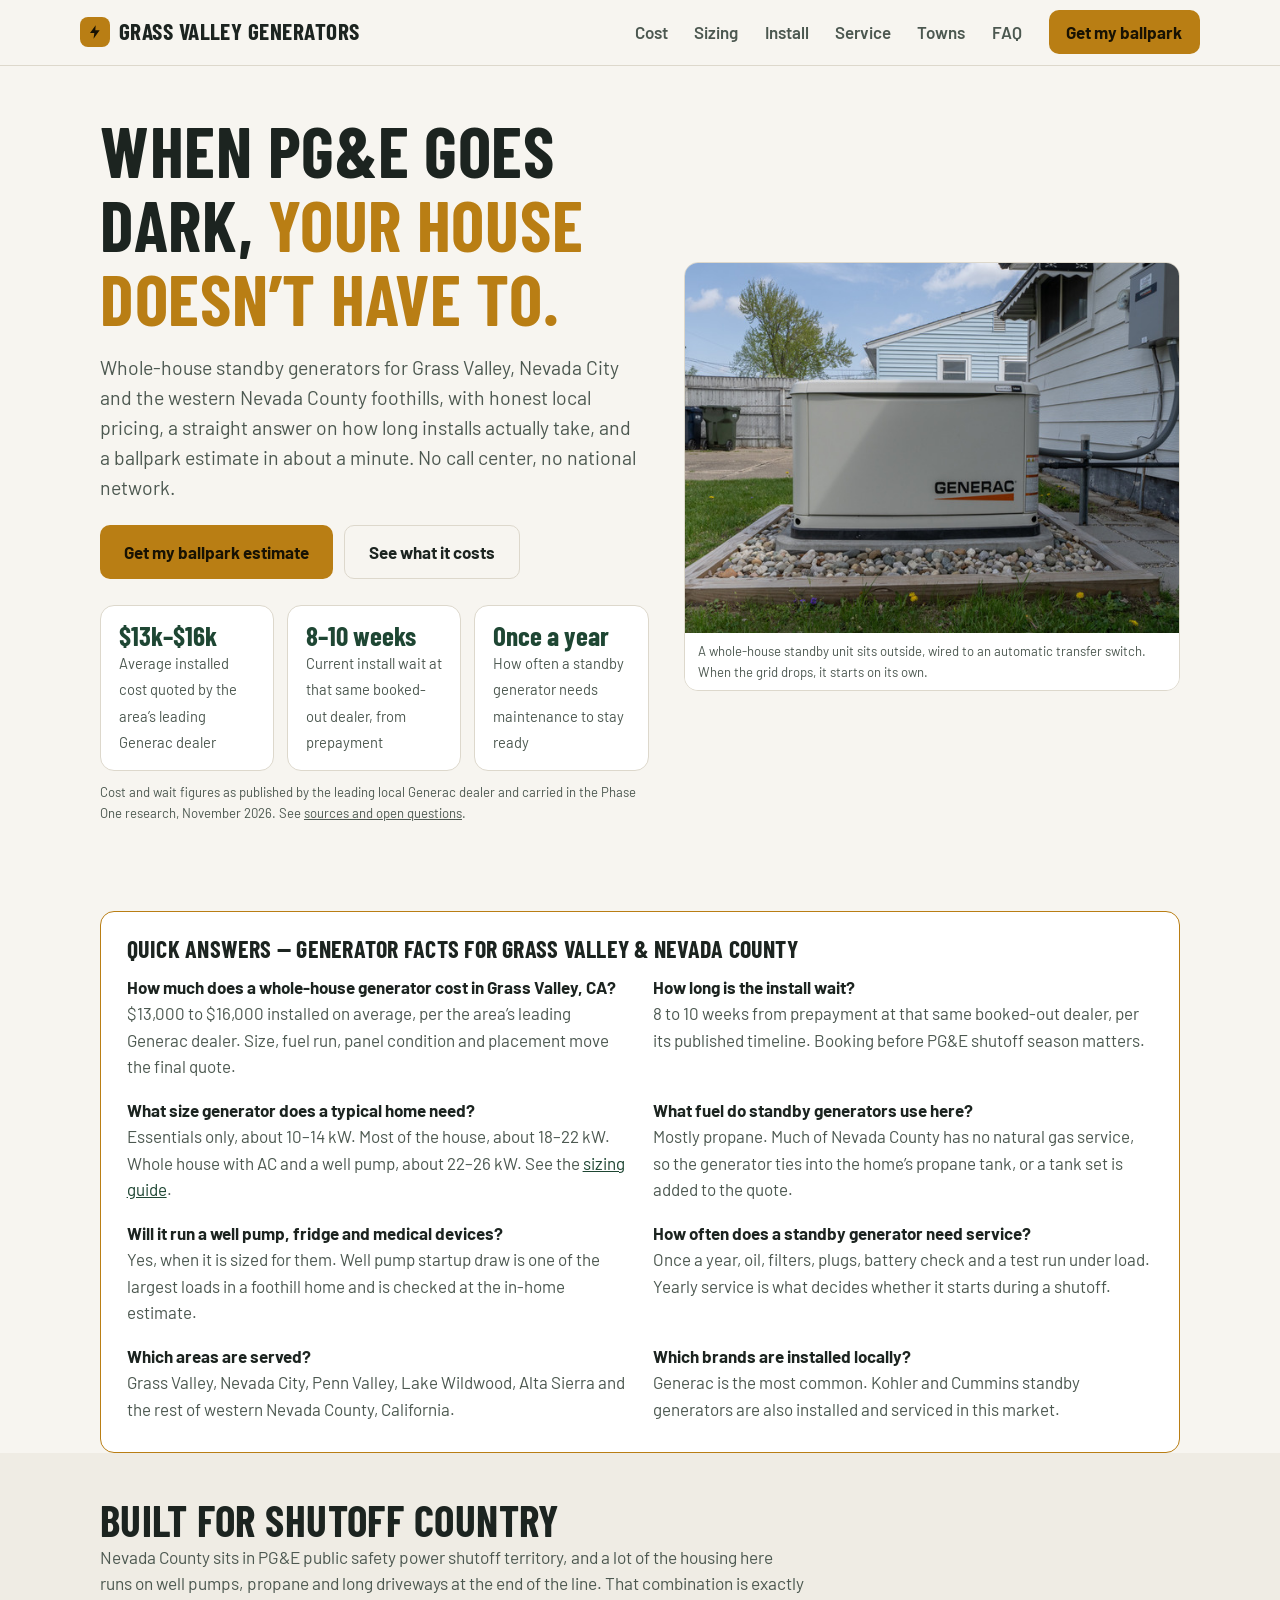
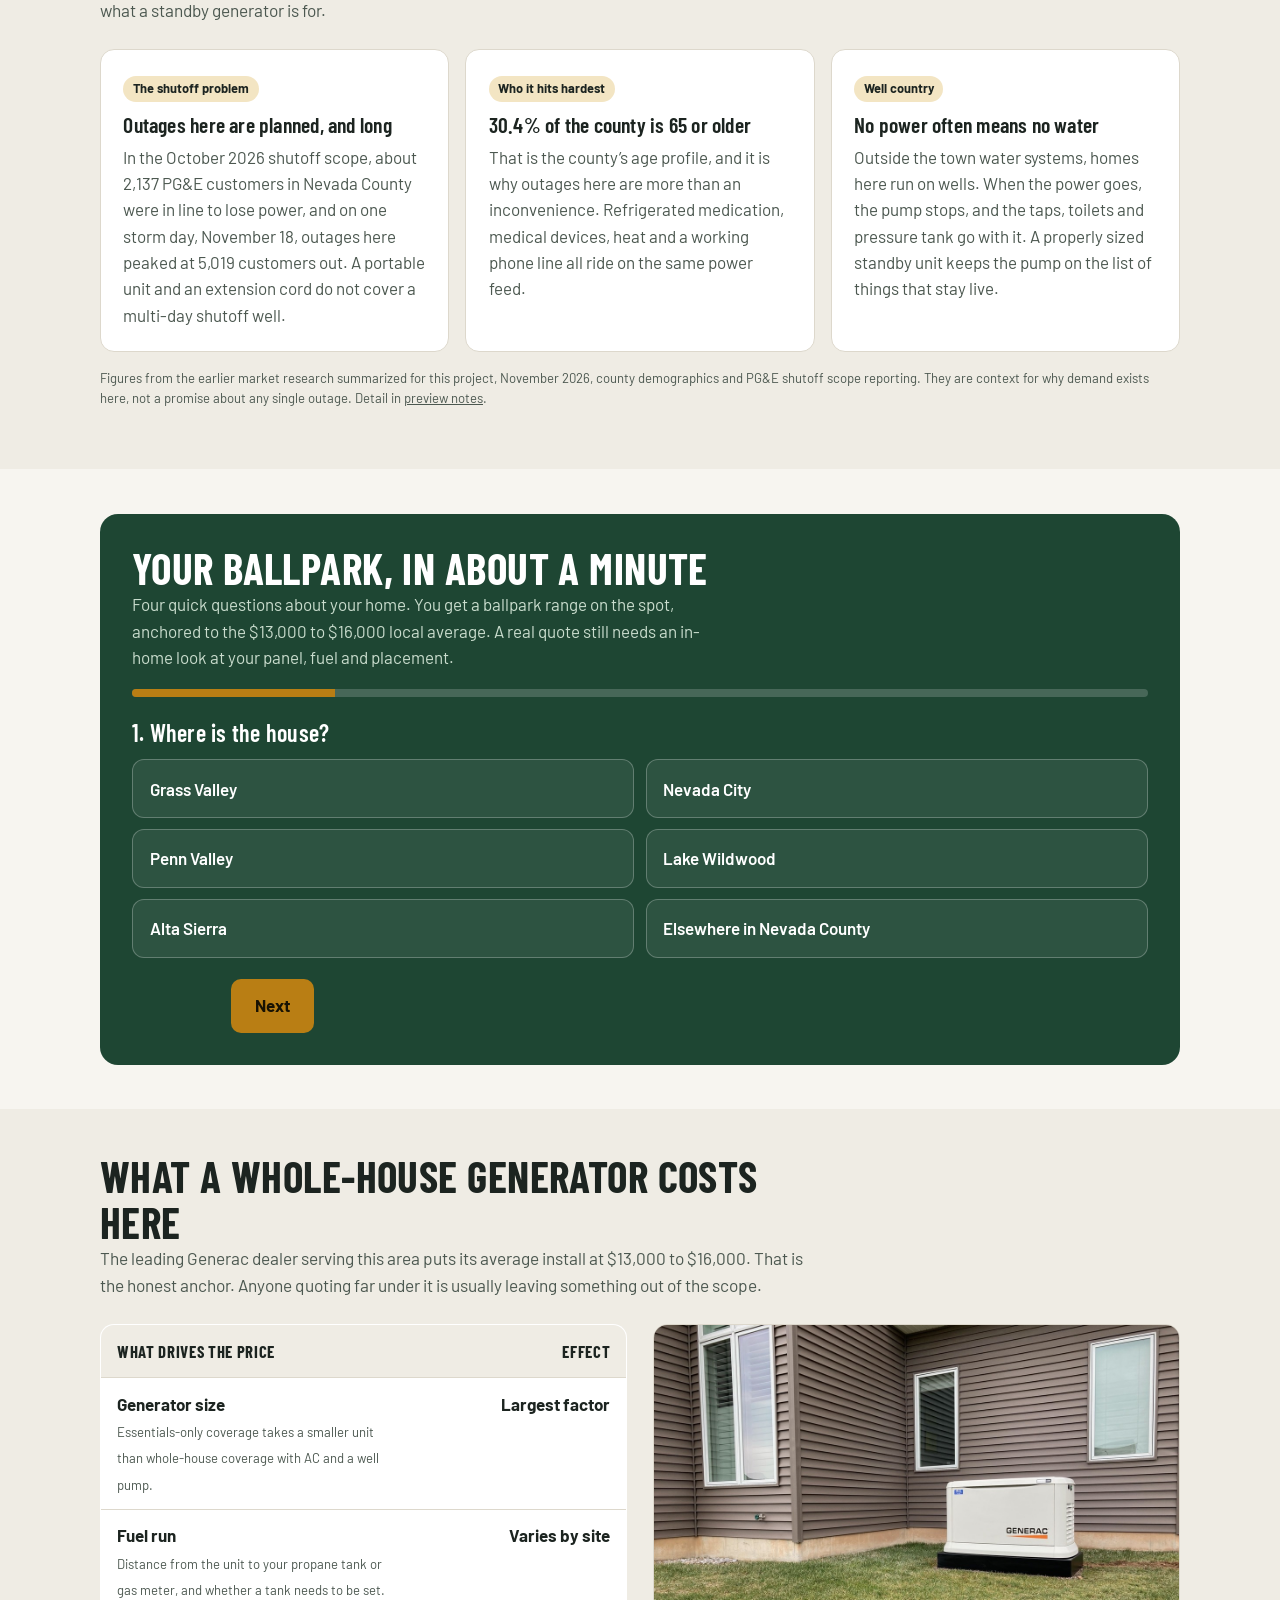
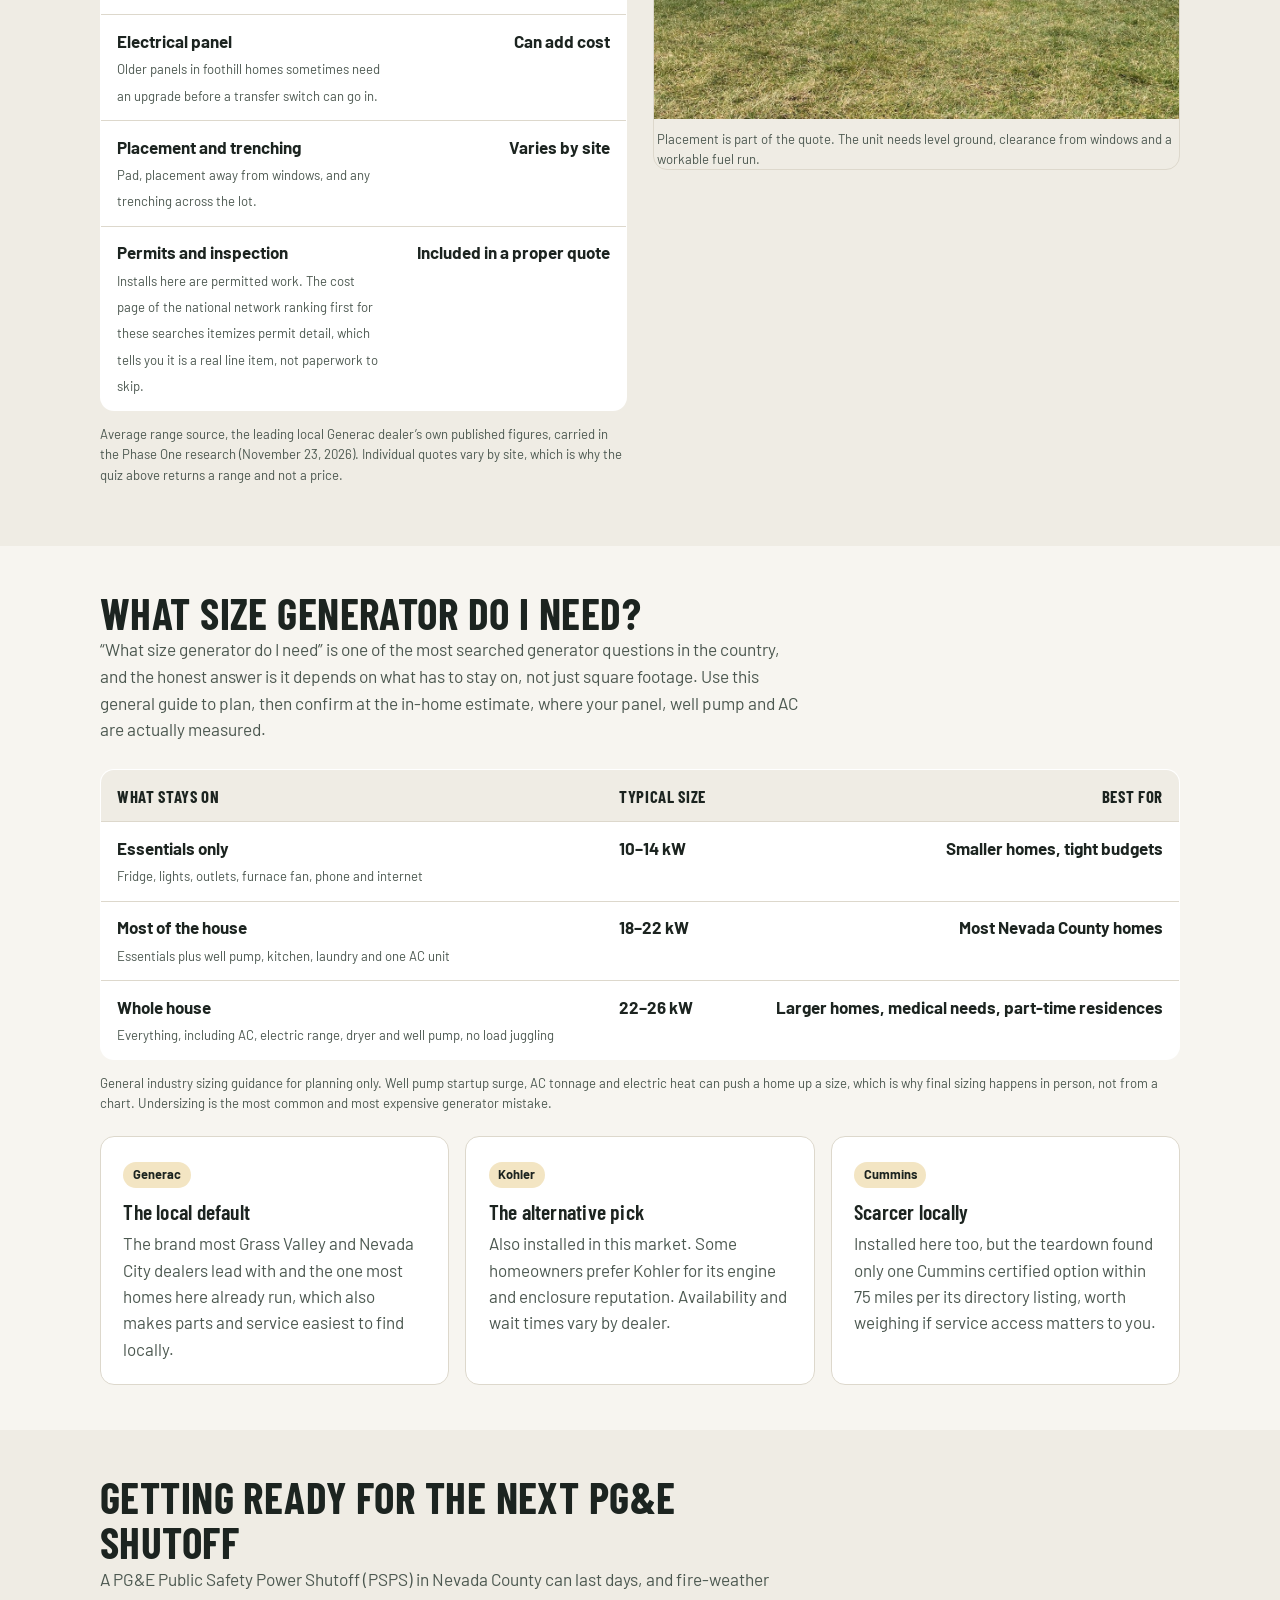
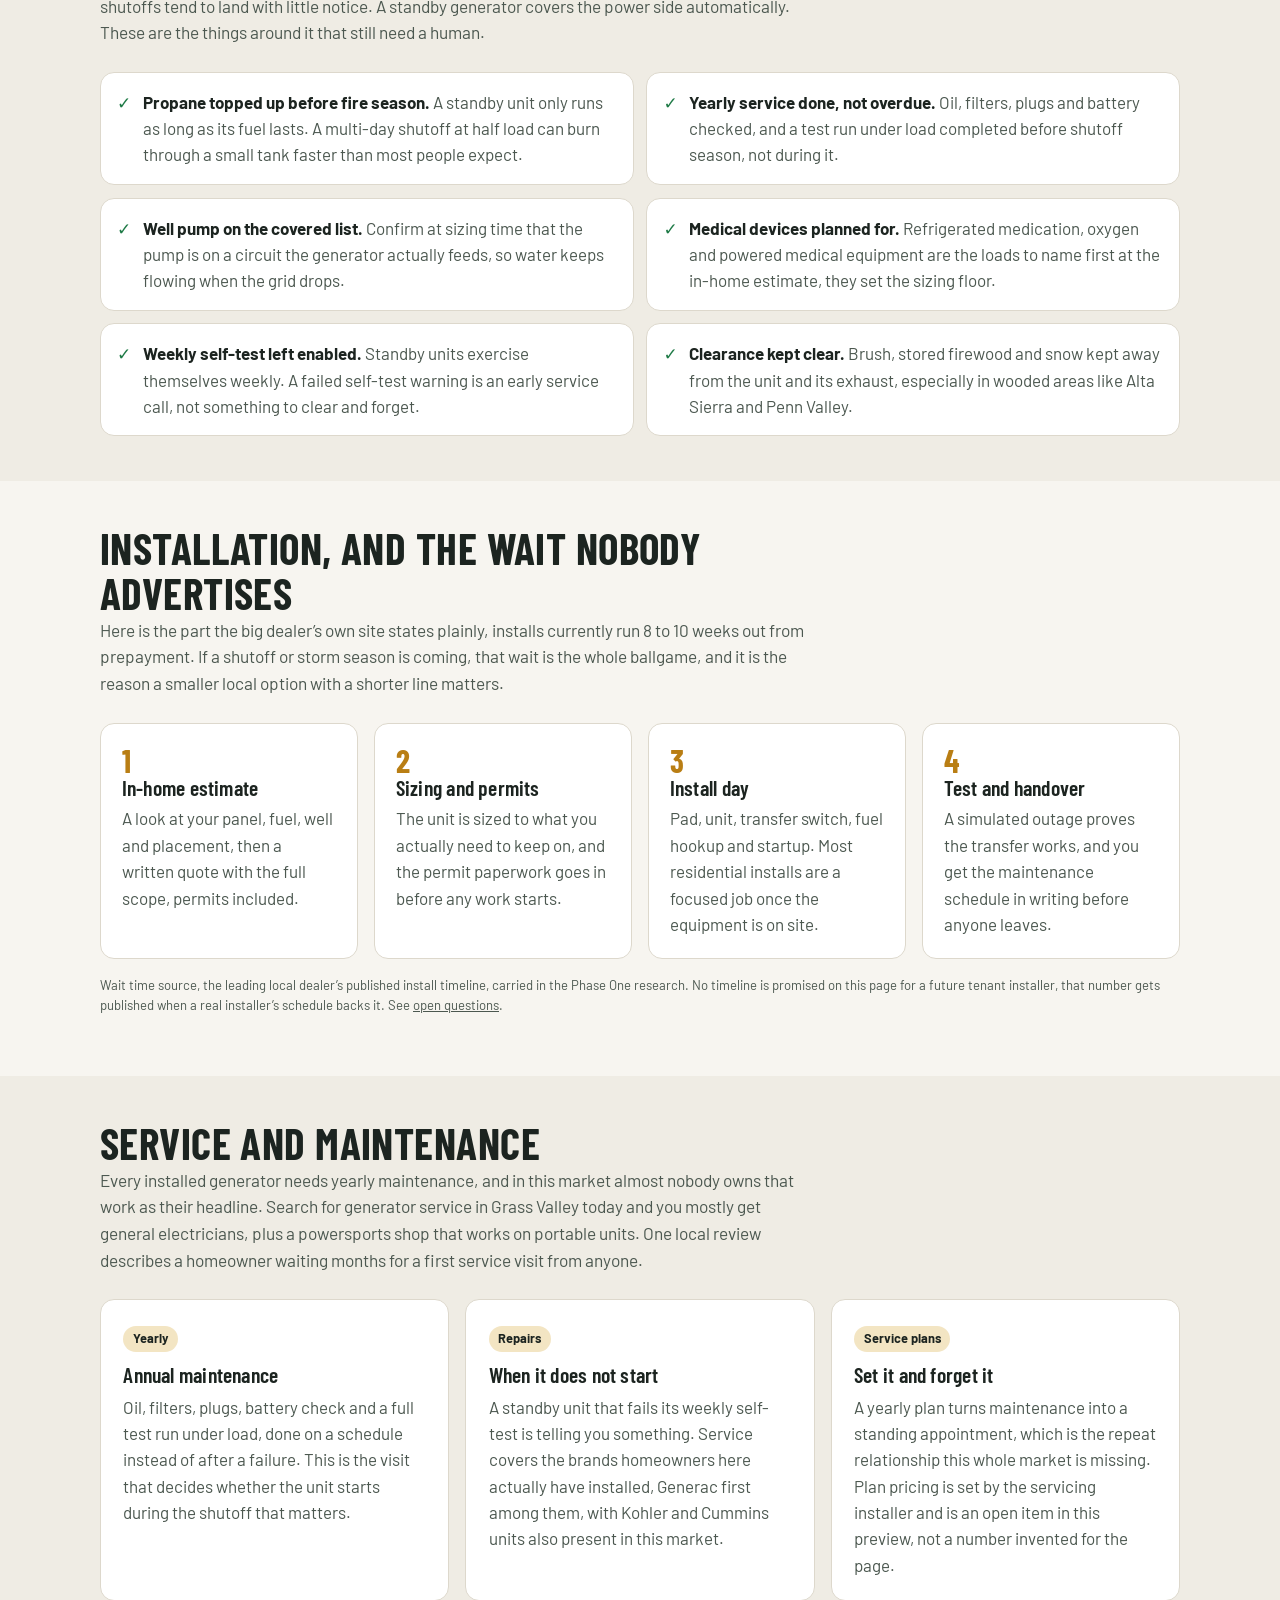
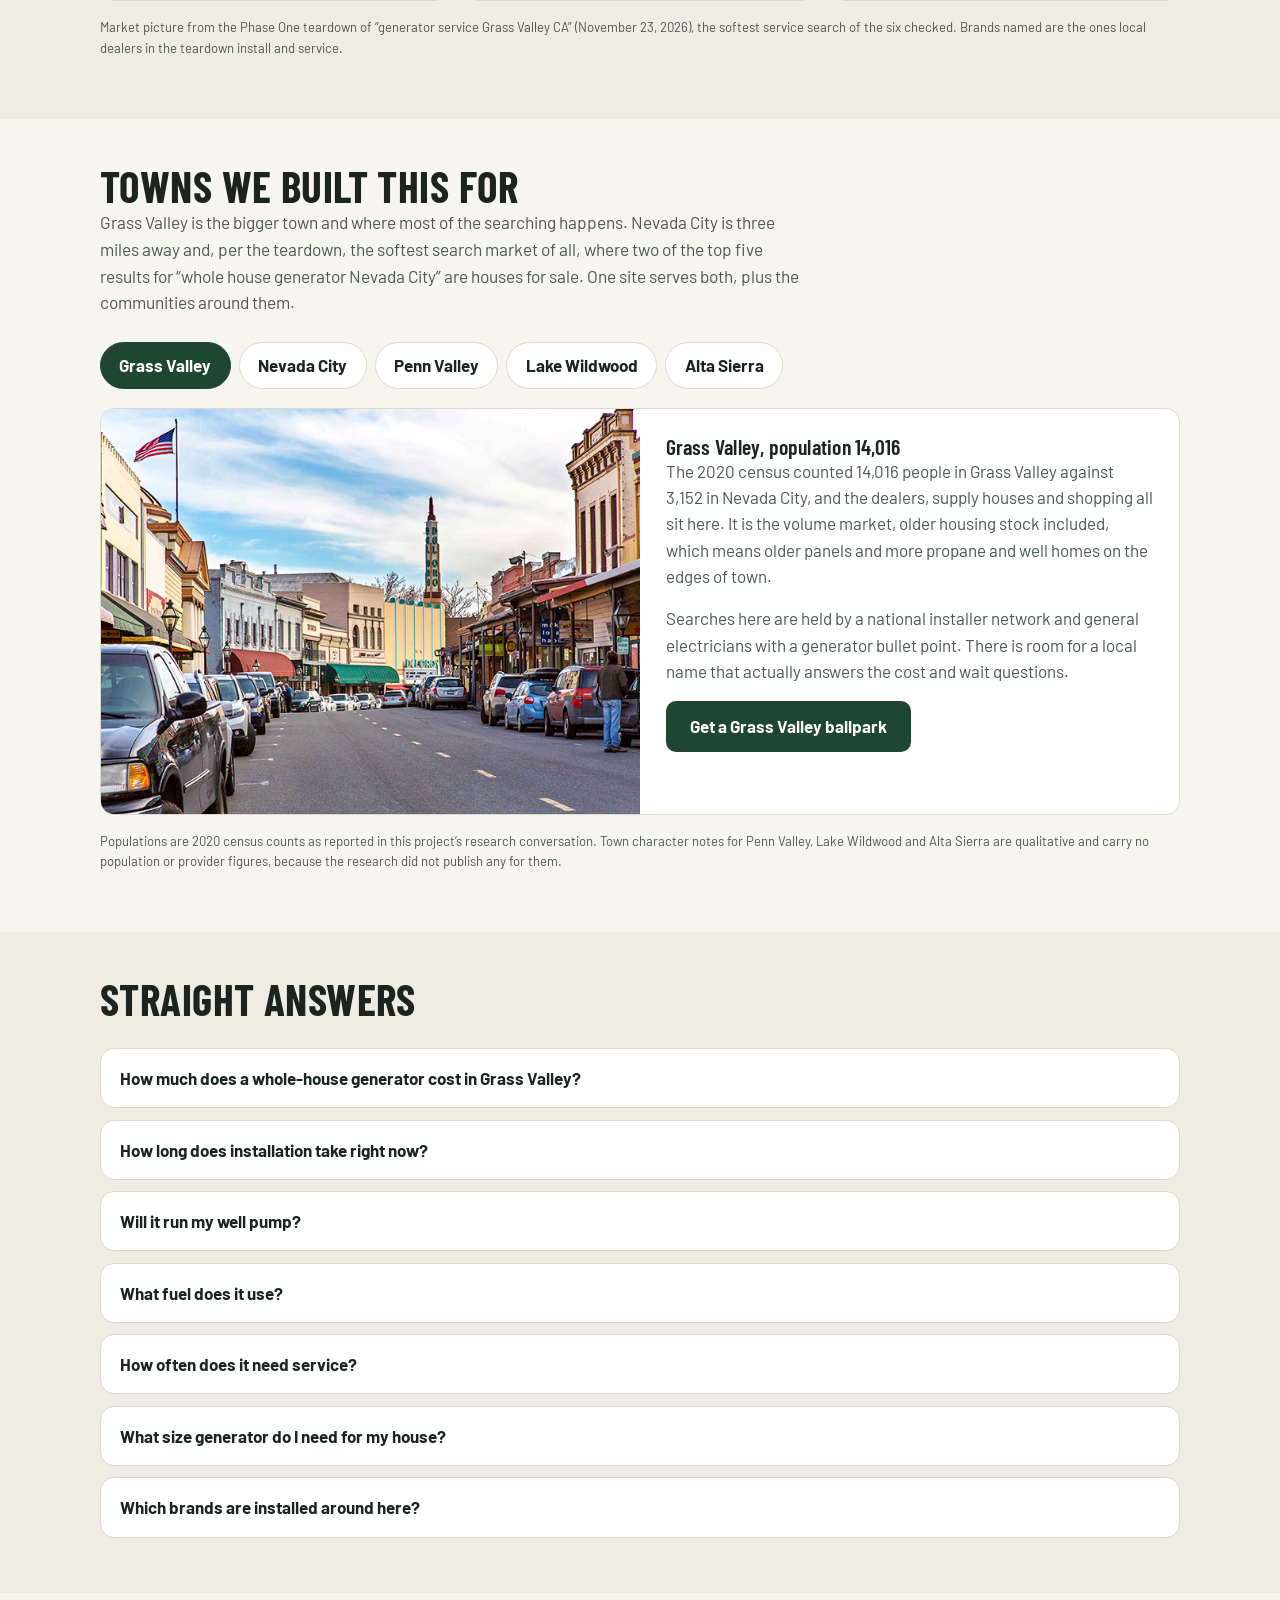
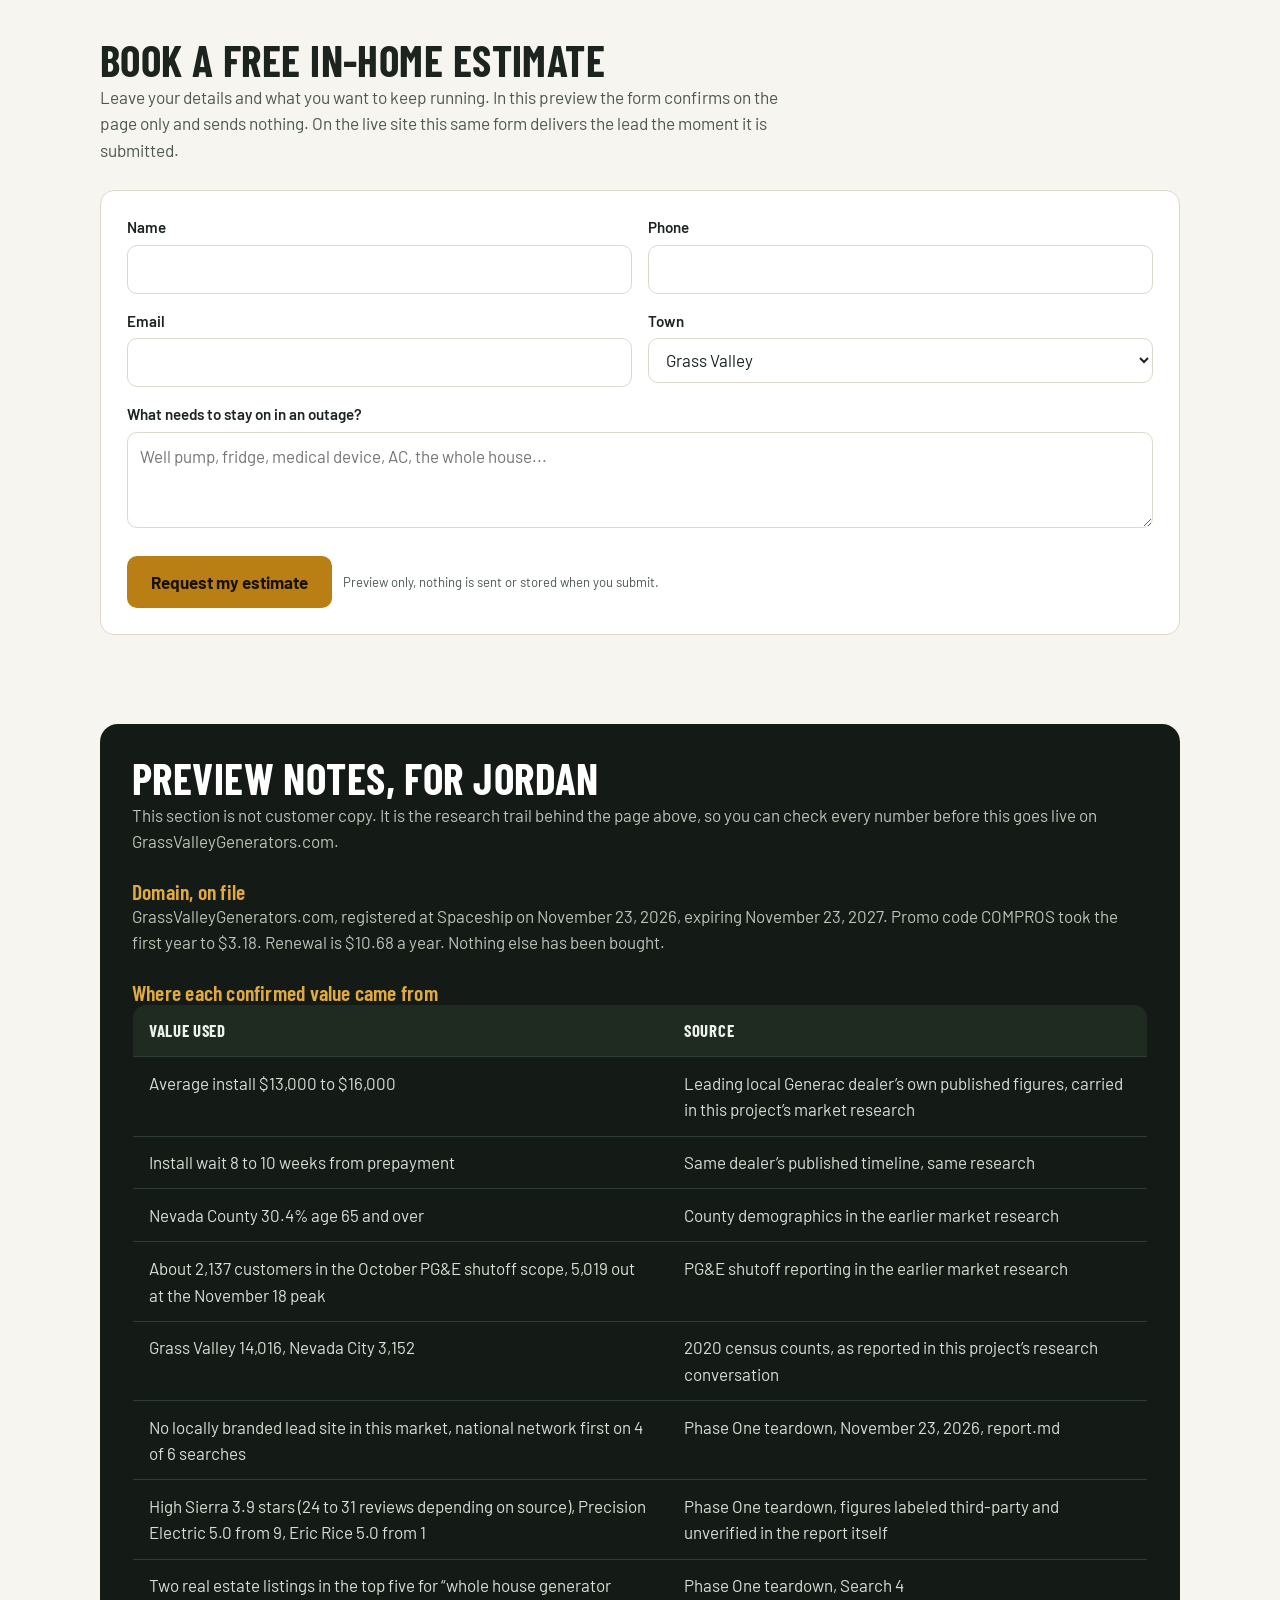
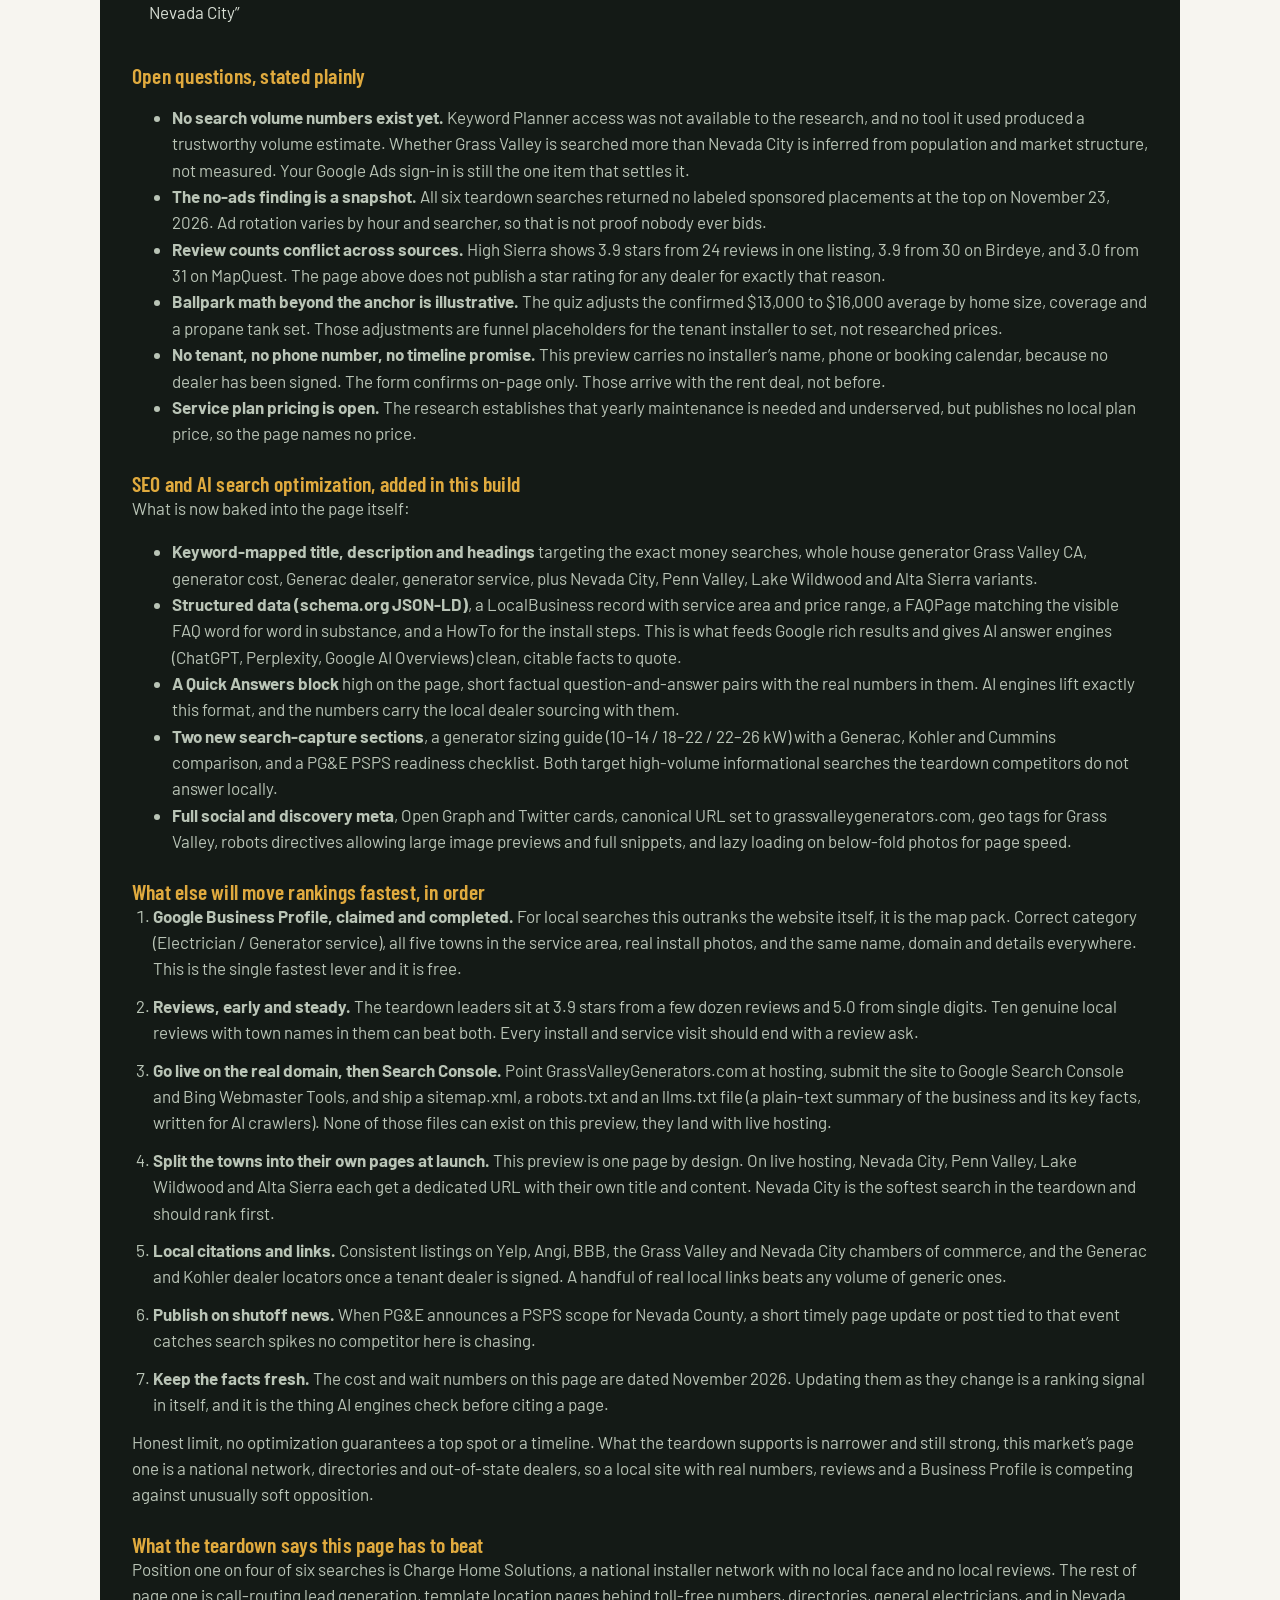
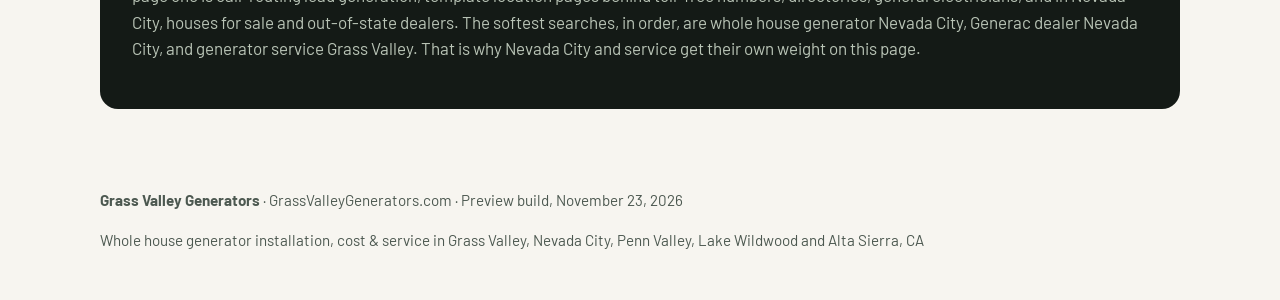
==== index.html @ 7c615845 "Add files via upload" ====
<!doctype html>
<html lang="en">
<head>
<meta charset="utf-8" />
<meta name="viewport" content="width=device-width, initial-scale=1, viewport-fit=cover" />
<meta name="color-scheme" content="light dark" />
<meta name="description" content="Whole house generator installation, cost and service in Grass Valley CA, Nevada City, Penn Valley, Lake Wildwood & Alta Sierra. Average installed cost $13,000–$16,000, Generac dealer alternatives, PSPS backup power, and a free ballpark estimate in about a minute." />
<meta name="keywords" content="whole house generator Grass Valley CA, standby generator installation Grass Valley, Generac dealer Grass Valley CA, generator cost California, whole house generator Nevada City, generator service Grass Valley, Generac installation Nevada County, PG&E shutoff generator, PSPS backup power, home generator Penn Valley, standby generator Lake Wildwood, generator installation Alta Sierra" />
<meta name="robots" content="index, follow, max-image-preview:large, max-snippet:-1" />
<meta name="author" content="Grass Valley Generators" />
<meta name="geo.region" content="US-CA" />
<meta name="geo.placename" content="Grass Valley, California" />
<meta name="geo.position" content="39.2191;-121.0611" />
<meta name="ICBM" content="39.2191, -121.0611" />
<meta name="theme-color" content="#1e4633" />
<link rel="canonical" href="https://grassvalleygenerators.com/" />
<!-- Open Graph -->
<meta property="og:type" content="website" />
<meta property="og:site_name" content="Grass Valley Generators" />
<meta property="og:title" content="Whole House Generators in Grass Valley, CA — Cost, Install & Service" />
<meta property="og:description" content="Standby generator installation for Grass Valley, Nevada City and western Nevada County. Local average $13k–$16k installed, yearly service plans, and a 1-minute ballpark estimate." />
<meta property="og:url" content="https://grassvalleygenerators.com/" />
<meta property="og:locale" content="en_US" />
<meta property="og:image" content="https://grassvalleygenerators.com/assets/hero-generator.jpg" />
<meta property="og:image:alt" content="Whole-house standby generator installed beside a home in Nevada County, California" />
<!-- Twitter -->
<meta name="twitter:card" content="summary_large_image" />
<meta name="twitter:title" content="Whole House Generators Grass Valley CA — Cost, Install & Service" />
<meta name="twitter:description" content="What a standby generator costs in Grass Valley ($13k–$16k avg), how long installs take, and how to stay powered through PG&E shutoffs." />
<meta name="twitter:image" content="https://grassvalleygenerators.com/assets/hero-generator.jpg" />
<link rel="icon" href="data:," />
<title>Whole House Generators Grass Valley CA | Cost, Installation & Service — Grass Valley Generators</title>
<!-- Structured data: LocalBusiness + Services + FAQ + HowTo (for Google rich results and AI answer engines) -->
<script type="application/ld+json">
{
  "@context": "https://schema.org",
  "@graph": [
    {
      "@type": "LocalBusiness",
      "@id": "https://grassvalleygenerators.com/#business",
      "name": "Grass Valley Generators",
      "url": "https://grassvalleygenerators.com/",
      "description": "Whole-house standby generator information, installation estimates and service for Grass Valley, Nevada City and western Nevada County, California. Local average installed cost $13,000 to $16,000.",
      "image": "https://grassvalleygenerators.com/assets/hero-generator.jpg",
      "priceRange": "$13,000 - $16,000 average installed",
      "address": { "@type": "PostalAddress", "addressLocality": "Grass Valley", "addressRegion": "CA", "addressCountry": "US" },
      "geo": { "@type": "GeoCoordinates", "latitude": 39.2191, "longitude": -121.0611 },
      "areaServed": [
        { "@type": "City", "name": "Grass Valley, CA" },
        { "@type": "City", "name": "Nevada City, CA" },
        { "@type": "Place", "name": "Penn Valley, CA" },
        { "@type": "Place", "name": "Lake Wildwood, CA" },
        { "@type": "Place", "name": "Alta Sierra, CA" },
        { "@type": "AdministrativeArea", "name": "Nevada County, CA" }
      ],
      "makesOffer": [
        { "@type": "Offer", "itemOffered": { "@type": "Service", "name": "Whole-house standby generator installation" } },
        { "@type": "Offer", "itemOffered": { "@type": "Service", "name": "Standby generator service and annual maintenance" } },
        { "@type": "Offer", "itemOffered": { "@type": "Service", "name": "Free in-home generator estimate" } }
      ],
      "knowsAbout": ["Generac standby generators", "Kohler generators", "Cummins generators", "Automatic transfer switches", "PG&E Public Safety Power Shutoffs (PSPS)", "Propane generator installation", "Well pump backup power"]
    },
    {
      "@type": "WebSite",
      "@id": "https://grassvalleygenerators.com/#website",
      "url": "https://grassvalleygenerators.com/",
      "name": "Grass Valley Generators",
      "publisher": { "@id": "https://grassvalleygenerators.com/#business" },
      "inLanguage": "en-US"
    },
    {
      "@type": "FAQPage",
      "@id": "https://grassvalleygenerators.com/#faq",
      "mainEntity": [
        { "@type": "Question", "name": "How much does a whole-house generator cost in Grass Valley?", "acceptedAnswer": { "@type": "Answer", "text": "The leading local Generac dealer puts its average install at $13,000 to $16,000. Generator size, fuel run, panel condition and placement move a real quote around that anchor." } },
        { "@type": "Question", "name": "How long does generator installation take in Grass Valley right now?", "acceptedAnswer": { "@type": "Answer", "text": "The booked-out leading dealer states 8 to 10 weeks from prepayment on its own site. That backlog is why booking ahead of shutoff and storm season matters." } },
        { "@type": "Question", "name": "Will a standby generator run my well pump?", "acceptedAnswer": { "@type": "Answer", "text": "Yes, if it is sized for it. Pump startup draw is one of the biggest loads in a foothill home, so the pump is checked before the unit is sized at the in-home estimate." } },
        { "@type": "Question", "name": "What fuel does a whole-house generator use in Nevada County?", "acceptedAnswer": { "@type": "Answer", "text": "Most installs run on propane, since much of Nevada County has no natural gas service. If the home already has a propane tank, the generator ties into it. If not, a tank set becomes part of the quote." } },
        { "@type": "Question", "name": "How often does a standby generator need service?", "acceptedAnswer": { "@type": "Answer", "text": "Yearly. Every installed standby generator needs annual maintenance — oil, filters, plugs, battery check and a test run under load — to stay ready for an outage." } },
        { "@type": "Question", "name": "What size generator do I need for my house?", "acceptedAnswer": { "@type": "Answer", "text": "Essentials-only coverage typically takes a 10–14 kW unit, most of a typical home takes 18–22 kW, and whole-house coverage with AC, electric range and a well pump typically takes 22–26 kW. Final sizing depends on your panel and loads and is confirmed at an in-home estimate." } },
        { "@type": "Question", "name": "Which generator brands are installed around Grass Valley and Nevada City?", "acceptedAnswer": { "@type": "Answer", "text": "Generac is the brand most local dealers lead with. Kohler and Cummins units are also installed in this market." } }
      ]
    },
    {
      "@type": "HowTo",
      "name": "How whole-house generator installation works in Nevada County",
      "description": "The four steps from estimate to a tested standby generator install in Grass Valley and Nevada City, California.",
      "step": [
        { "@type": "HowToStep", "position": 1, "name": "In-home estimate", "text": "A look at your panel, fuel, well and placement, then a written quote with the full scope, permits included." },
        { "@type": "HowToStep", "position": 2, "name": "Sizing and permits", "text": "The unit is sized to what you actually need to keep on, and permit paperwork goes in before work starts." },
        { "@type": "HowToStep", "position": 3, "name": "Install day", "text": "Pad, unit, transfer switch, fuel hookup and startup." },
        { "@type": "HowToStep", "position": 4, "name": "Test and handover", "text": "A simulated outage proves the transfer works, and you get the maintenance schedule in writing." }
      ]
    }
  ]
}
</script>
<link rel="preconnect" href="https://fonts.googleapis.com" />
<link rel="preconnect" href="https://fonts.gstatic.com" crossorigin />
<link href="https://fonts.googleapis.com/css2?family=Barlow+Condensed:wght@500;600;700&family=Barlow:wght@400;500;600;700&display=swap" rel="stylesheet" />
<style>
  :root{
    --bg:#f7f5f0; --surface:#ffffff; --surface2:#efece4; --ink:#1c2420; --ink2:#4c5850;
    --line:#ddd8cc; --pine:#1e4633; --pine2:#2a5c43; --gold:#b97e14; --gold-soft:#f3e5c3;
    --good:#1e7a46; --radius:14px; --header-bg:rgba(247,245,240,.92);
  }
  @media (prefers-color-scheme: dark){
    :root{
      --bg:#101613; --surface:#182019; --surface2:#1f2a21; --ink:#eef2ec; --ink2:#aebbb0;
      --line:#2e3d31; --pine:#7fc79c; --pine2:#9adbb4; --gold:#e0aa3e; --gold-soft:#3a2f14;
      --good:#7fc79c; --header-bg:rgba(16,22,19,.92);
    }
  }
  *{box-sizing:border-box}
  html{scroll-behavior:smooth}
  body{margin:0;background:var(--bg);color:var(--ink);font-family:"Barlow",system-ui,sans-serif;font-size:17px;line-height:1.55}
  h1,h2,h3{font-family:"Barlow Condensed","Barlow",sans-serif;line-height:1.05;margin:0;letter-spacing:.01em}
  h1{font-size:clamp(2.6rem,7vw,4.4rem);font-weight:700;text-transform:uppercase}
  h2{font-size:clamp(1.9rem,4.5vw,2.7rem);font-weight:700;text-transform:uppercase}
  h3{font-size:1.35rem;font-weight:600}
  p{margin:0 0 1rem}
  a{color:var(--pine)}
  img{max-width:100%;display:block}
  .wrap{max-width:1120px;margin:0 auto;padding:0 20px}
  button,[role="button"],select,summary,input:not([type="checkbox"],[type="radio"]),textarea{font:inherit}
  button,select,summary,input,textarea{min-height:44px}
  .btn{display:inline-flex;align-items:center;justify-content:center;gap:.5rem;background:var(--pine);color:#fff;border:0;border-radius:10px;padding:.8rem 1.5rem;font-weight:700;cursor:pointer;text-decoration:none;min-height:48px}
  @media (prefers-color-scheme: dark){.btn{background:#2a5c43}}
  .btn:hover{filter:brightness(1.1)}
  .btn.gold{background:var(--gold);color:#181203}
  .btn.ghost{background:transparent;color:var(--ink);border:1.5px solid var(--line)}
  .src{font-size:.82rem;color:var(--ink2)}
  .src a{color:var(--ink2)}

  header.site{position:sticky;top:0;z-index:50;background:var(--header-bg);backdrop-filter:blur(8px);border-bottom:1px solid var(--line)}
  .nav{display:flex;align-items:center;gap:1rem;padding:.65rem 0;flex-wrap:wrap}
  .brand{font-family:"Barlow Condensed",sans-serif;font-weight:700;font-size:1.45rem;text-transform:uppercase;letter-spacing:.02em;color:var(--ink);text-decoration:none;display:flex;align-items:center;gap:.55rem}
  .brand .bolt{width:30px;height:30px;border-radius:8px;background:var(--gold);display:grid;place-items:center;flex:none}
  .nav nav{display:flex;gap:.25rem;flex-wrap:wrap;margin-left:auto}
  .nav nav a{color:var(--ink2);text-decoration:none;padding:.55rem .7rem;font-weight:600;border-radius:8px}
  .nav nav a:hover{color:var(--ink);background:var(--surface2)}
  .nav .btn{padding:.55rem 1.1rem;min-height:44px}
  @media(max-width:760px){.nav nav{display:none}}

  .hero{padding:3rem 0 2.5rem}
  .hero-grid{display:grid;grid-template-columns:1.05fr .95fr;gap:2.2rem;align-items:center}
  @media(max-width:880px){.hero-grid{grid-template-columns:1fr}}
  .hero .lede{font-size:1.22rem;color:var(--ink2);max-width:34rem}
  .hero h1 span{color:var(--gold)}
  .hero-img{border-radius:var(--radius);overflow:hidden;border:1px solid var(--line)}
  .hero-img img{width:100%;height:100%;object-fit:cover;aspect-ratio:4/3}
  .hero-img figcaption{font-size:.82rem;color:var(--ink2);padding:.5rem .8rem;background:var(--surface)}
  .stat-row{display:grid;grid-template-columns:repeat(3,1fr);gap:.8rem;margin-top:1.6rem}
  @media(max-width:640px){.stat-row{grid-template-columns:1fr}}
  .stat{background:var(--surface);border:1px solid var(--line);border-radius:var(--radius);padding:1rem 1.1rem}
  .stat b{display:block;font-family:"Barlow Condensed",sans-serif;font-size:1.7rem;line-height:1;color:var(--pine)}
  .stat span{font-size:.92rem;color:var(--ink2)}
  .cta-row{display:flex;gap:.7rem;flex-wrap:wrap;margin-top:1.4rem}

  section{padding:2.8rem 0}
  .alt{background:var(--surface2)}
  .sec-head{max-width:44rem;margin-bottom:1.6rem}
  .sec-head p{color:var(--ink2);font-size:1.08rem}

  .cards{display:grid;grid-template-columns:repeat(3,1fr);gap:1rem}
  @media(max-width:880px){.cards{grid-template-columns:1fr}}
  .card{background:var(--surface);border:1px solid var(--line);border-radius:var(--radius);padding:1.4rem}
  .card h3{margin-bottom:.5rem}
  .card p{color:var(--ink2);margin:0}
  .card .tag{display:inline-block;background:var(--gold-soft);color:var(--ink);font-size:.8rem;font-weight:700;padding:.2rem .6rem;border-radius:999px;margin-bottom:.7rem}

  /* Quiz */
  .quiz{background:var(--pine);border-radius:18px;padding:2rem;color:#eef5ef}
  @media (prefers-color-scheme: dark){.quiz{background:#1d2f24;border:1px solid var(--line)}}
  .quiz h2{color:#fff}
  .quiz .q-sub{color:#c9dccd;max-width:38rem}
  .q-progress{height:8px;background:rgba(255,255,255,.18);border-radius:99px;overflow:hidden;margin:1.2rem 0 1.4rem}
  .q-progress i{display:block;height:100%;background:var(--gold);width:20%;transition:width .3s}
  .q-step{display:none}
  .q-step.on{display:block}
  .q-step h3{color:#fff;font-size:1.5rem;margin-bottom:.9rem}
  .opts{display:grid;grid-template-columns:repeat(2,1fr);gap:.7rem}
  @media(max-width:560px){.opts{grid-template-columns:1fr}}
  .opt{background:rgba(255,255,255,.07);border:1.5px solid rgba(255,255,255,.25);color:#fff;border-radius:12px;padding:.95rem 1.05rem;text-align:left;cursor:pointer;font-weight:600;min-height:52px}
  .opt:hover{border-color:var(--gold)}
  .opt.sel{background:var(--gold);border-color:var(--gold);color:#181203}
  .opt small{display:block;font-weight:400;opacity:.85}
  .q-nav{display:flex;gap:.7rem;margin-top:1.3rem;flex-wrap:wrap}
  .q-nav .btn.ghost{border-color:rgba(255,255,255,.4);color:#fff}
  .result-box{background:#fff;color:#1c2420;border-radius:12px;padding:1.5rem;margin-top:.5rem}
  .result-box .big{font-family:"Barlow Condensed",sans-serif;font-size:2.4rem;font-weight:700;line-height:1;color:#1e4633}
  .result-box p{color:#4c5850}
  @media (prefers-reduced-motion: reduce){.q-progress i{transition:none} html{scroll-behavior:auto}}

  /* Cost table */
  .cost-grid{display:grid;grid-template-columns:1fr 1fr;gap:1.6rem;align-items:start}
  @media(max-width:880px){.cost-grid{grid-template-columns:1fr}}
  .cost-img{border-radius:var(--radius);overflow:hidden;border:1px solid var(--line)}
  .cost-img img{aspect-ratio:4/3;object-fit:cover;width:100%}
  table{width:100%;border-collapse:collapse;background:var(--surface);border:1px solid var(--line);border-radius:var(--radius);overflow:hidden}
  th,td{padding:.8rem 1rem;text-align:left;border-bottom:1px solid var(--line);vertical-align:top}
  th{font-family:"Barlow Condensed",sans-serif;font-size:1.05rem;text-transform:uppercase;letter-spacing:.04em;background:var(--surface2)}
  tr:last-child td{border-bottom:0}
  td.n,th.n{text-align:right;white-space:nowrap;font-weight:700}

  .steps{display:grid;grid-template-columns:repeat(4,1fr);gap:1rem;counter-reset:step}
  @media(max-width:880px){.steps{grid-template-columns:repeat(2,1fr)}}
  @media(max-width:520px){.steps{grid-template-columns:1fr}}
  .step{background:var(--surface);border:1px solid var(--line);border-radius:var(--radius);padding:1.3rem}
  .step b{font-family:"Barlow Condensed",sans-serif;font-size:2rem;color:var(--gold);display:block;line-height:1}
  .step p{color:var(--ink2);margin:.4rem 0 0}

  /* Towns */
  .town-tabs{display:flex;gap:.5rem;flex-wrap:wrap;margin-bottom:1.2rem}
  .town-tabs button{background:var(--surface);border:1.5px solid var(--line);color:var(--ink);border-radius:999px;padding:.6rem 1.15rem;font-weight:700;cursor:pointer;min-height:44px}
  .town-tabs button.sel{background:var(--pine);border-color:var(--pine);color:#fff}
  @media (prefers-color-scheme: dark){.town-tabs button.sel{background:#2a5c43}}
  .town-panel{display:none;background:var(--surface);border:1px solid var(--line);border-radius:var(--radius);overflow:hidden}
  .town-panel.on{display:grid;grid-template-columns:1fr 1fr}
  @media(max-width:760px){.town-panel.on{grid-template-columns:1fr}}
  .town-panel img{width:100%;height:100%;object-fit:cover;min-height:240px}
  .town-panel .tp-body{padding:1.6rem}
  .town-panel .tp-body p{color:var(--ink2)}

  details{background:var(--surface);border:1px solid var(--line);border-radius:var(--radius);margin-bottom:.7rem}
  summary{cursor:pointer;font-weight:700;padding:1rem 1.2rem;list-style:none}
  summary::-webkit-details-marker{display:none}
  details .d-body{padding:0 1.2rem 1.1rem;color:var(--ink2)}

  /* Lead form */
  .form-grid{display:grid;grid-template-columns:1fr 1fr;gap:1rem}
  @media(max-width:640px){.form-grid{grid-template-columns:1fr}}
  label{display:block;font-weight:600;font-size:.95rem;margin-bottom:.3rem}
  input,select,textarea{width:100%;border:1.5px solid var(--line);border-radius:10px;padding:.65rem .8rem;background:var(--surface);color:var(--ink)}
  textarea{min-height:96px;resize:vertical}
  .form-card{background:var(--surface);border:1px solid var(--line);border-radius:var(--radius);padding:1.6rem}
  .form-ok{display:none;background:var(--gold-soft);border-radius:10px;padding:1.1rem 1.2rem;margin-top:1rem}
  .form-ok.show{display:block}

  .notes{background:#141a16;color:#d7ded4;border-radius:18px;padding:2rem}
  .notes h2{color:#fff}
  .notes h3{color:#e0aa3e;margin-top:1.6rem}
  .notes p,.notes li{color:#b9c4b6}
  .notes a{color:#9adbb4}
  .notes table{background:transparent;border-color:#2e3d31}
  .notes th{background:#1f2a21;color:#eef2ec}
  .notes td,.notes th{border-color:#2e3d31}
  .notes td.n{color:#fff}
  /* Quick answers (AI answer-engine friendly summary) */
  .quick{background:var(--surface);border:1.5px solid var(--gold);border-radius:var(--radius);padding:1.5rem 1.6rem;margin-top:2rem}
  .quick h2{font-size:1.5rem;margin-bottom:.8rem}
  .quick dl{display:grid;grid-template-columns:1fr 1fr;gap:.7rem 1.6rem;margin:0}
  @media(max-width:640px){.quick dl{grid-template-columns:1fr}}
  .quick dt{font-weight:700}
  .quick dd{margin:0 0 .4rem;color:var(--ink2)}
  .checklist{list-style:none;margin:0;padding:0;display:grid;grid-template-columns:1fr 1fr;gap:.8rem}
  @media(max-width:760px){.checklist{grid-template-columns:1fr}}
  .checklist li{background:var(--surface);border:1px solid var(--line);border-radius:var(--radius);padding:1rem 1.1rem 1rem 2.6rem;position:relative;color:var(--ink2)}
  .checklist li b{color:var(--ink)}
  .checklist li::before{content:"✓";position:absolute;left:1rem;top:1rem;font-weight:700;color:var(--good)}
  .rank-list{margin:0;padding-left:1.3rem}
  .rank-list li{margin-bottom:.7rem}
  footer.site{padding:2.2rem 0 3rem;color:var(--ink2);font-size:.95rem}
  footer.site .wrap{display:flex;gap:1rem;flex-wrap:wrap;justify-content:space-between}
</style>
</head>
<body>

<header class="site">
  <div class="wrap nav">
    <a class="brand" href="#top"><span class="bolt" aria-hidden="true"><svg width="16" height="16" viewBox="0 0 24 24" fill="#181203"><path d="M13 2 4.5 13.5H11L9.8 22 19 9.5h-6.5L13 2z"/></svg></span>Grass Valley Generators</a>
    <nav aria-label="Site">
      <a href="#cost">Cost</a><a href="#sizing">Sizing</a><a href="#install">Install</a><a href="#service">Service</a><a href="#towns">Towns</a><a href="#faq">FAQ</a>
    </nav>
    <a class="btn gold" href="#quiz">Get my ballpark</a>
  </div>
</header>

<main id="top">

  <!-- HERO -->
  <div class="hero">
    <div class="wrap hero-grid">
      <div>
        <h1>When PG&amp;E goes dark, <span>your house doesn&rsquo;t have to.</span></h1>
        <p class="lede" style="margin-top:1rem">Whole-house standby generators for Grass Valley, Nevada City and the western Nevada County foothills, with honest local pricing, a straight answer on how long installs actually take, and a ballpark estimate in about a minute. No call center, no national network.</p>
        <div class="cta-row">
          <a class="btn gold" href="#quiz">Get my ballpark estimate</a>
          <a class="btn ghost" href="#cost">See what it costs</a>
        </div>
        <div class="stat-row">
          <div class="stat"><b>$13k&ndash;$16k</b><span>Average installed cost quoted by the area&rsquo;s leading Generac dealer</span></div>
          <div class="stat"><b>8&ndash;10 weeks</b><span>Current install wait at that same booked-out dealer, from prepayment</span></div>
          <div class="stat"><b>Once a year</b><span>How often a standby generator needs maintenance to stay ready</span></div>
        </div>
        <p class="src" style="margin-top:.7rem">Cost and wait figures as published by the leading local Generac dealer and carried in the Phase One research, November 2026. See <a href="#notes">sources and open questions</a>.</p>
      </div>
      <figure class="hero-img" style="margin:0">
        <img src="[data-uri]" alt="A Generac whole-house standby generator installed on a concrete pad beside a home, with its automatic transfer switch mounted on the wall above it" />
        <figcaption>A whole-house standby unit sits outside, wired to an automatic transfer switch. When the grid drops, it starts on its own.</figcaption>
      </figure>
    </div>
  </div>

  <!-- QUICK ANSWERS: direct, citable facts for search and AI answer engines -->
  <div class="wrap">
    <div class="quick" aria-labelledby="quick-h">
      <h2 id="quick-h">Quick answers — generator facts for Grass Valley &amp; Nevada County</h2>
      <dl>
        <div><dt>How much does a whole-house generator cost in Grass Valley, CA?</dt><dd>$13,000 to $16,000 installed on average, per the area&rsquo;s leading Generac dealer. Size, fuel run, panel condition and placement move the final quote.</dd></div>
        <div><dt>How long is the install wait?</dt><dd>8 to 10 weeks from prepayment at that same booked-out dealer, per its published timeline. Booking before PG&amp;E shutoff season matters.</dd></div>
        <div><dt>What size generator does a typical home need?</dt><dd>Essentials only, about 10&ndash;14&nbsp;kW. Most of the house, about 18&ndash;22&nbsp;kW. Whole house with AC and a well pump, about 22&ndash;26&nbsp;kW. See the <a href="#sizing">sizing guide</a>.</dd></div>
        <div><dt>What fuel do standby generators use here?</dt><dd>Mostly propane. Much of Nevada County has no natural gas service, so the generator ties into the home&rsquo;s propane tank, or a tank set is added to the quote.</dd></div>
        <div><dt>Will it run a well pump, fridge and medical devices?</dt><dd>Yes, when it is sized for them. Well pump startup draw is one of the largest loads in a foothill home and is checked at the in-home estimate.</dd></div>
        <div><dt>How often does a standby generator need service?</dt><dd>Once a year, oil, filters, plugs, battery check and a test run under load. Yearly service is what decides whether it starts during a shutoff.</dd></div>
        <div><dt>Which areas are served?</dt><dd>Grass Valley, Nevada City, Penn Valley, Lake Wildwood, Alta Sierra and the rest of western Nevada County, California.</dd></div>
        <div><dt>Which brands are installed locally?</dt><dd>Generac is the most common. Kohler and Cummins standby generators are also installed and serviced in this market.</dd></div>
      </dl>
    </div>
  </div>

  <!-- WHY HERE -->
  <section class="alt" aria-labelledby="why-h">
    <div class="wrap">
      <div class="sec-head">
        <h2 id="why-h">Built for shutoff country</h2>
        <p>Nevada County sits in PG&amp;E public safety power shutoff territory, and a lot of the housing here runs on well pumps, propane and long driveways at the end of the line. That combination is exactly what a standby generator is for.</p>
      </div>
      <div class="cards">
        <div class="card">
          <span class="tag">The shutoff problem</span>
          <h3>Outages here are planned, and long</h3>
          <p>In the October 2026 shutoff scope, about 2,137 PG&amp;E customers in Nevada County were in line to lose power, and on one storm day, November 18, outages here peaked at 5,019 customers out. A portable unit and an extension cord do not cover a multi-day shutoff well.</p>
        </div>
        <div class="card">
          <span class="tag">Who it hits hardest</span>
          <h3>30.4% of the county is 65 or older</h3>
          <p>That is the county&rsquo;s age profile, and it is why outages here are more than an inconvenience. Refrigerated medication, medical devices, heat and a working phone line all ride on the same power feed.</p>
        </div>
        <div class="card">
          <span class="tag">Well country</span>
          <h3>No power often means no water</h3>
          <p>Outside the town water systems, homes here run on wells. When the power goes, the pump stops, and the taps, toilets and pressure tank go with it. A properly sized standby unit keeps the pump on the list of things that stay live.</p>
        </div>
      </div>
      <p class="src" style="margin-top:1rem">Figures from the earlier market research summarized for this project, November 2026, county demographics and PG&amp;E shutoff scope reporting. They are context for why demand exists here, not a promise about any single outage. Detail in <a href="#notes">preview notes</a>.</p>
    </div>
  </section>

  <!-- QUIZ -->
  <section id="quiz" aria-labelledby="quiz-h">
    <div class="wrap">
      <div class="quiz">
        <h2 id="quiz-h">Your ballpark, in about a minute</h2>
        <p class="q-sub">Four quick questions about your home. You get a ballpark range on the spot, anchored to the $13,000 to $16,000 local average. A real quote still needs an in-home look at your panel, fuel and placement.</p>
        <div class="q-progress" aria-hidden="true"><i id="qBar"></i></div>

        <div class="q-step on" data-step="1">
          <h3>1. Where is the house?</h3>
          <div class="opts" data-group="town">
            <button type="button" class="opt">Grass Valley</button>
            <button type="button" class="opt">Nevada City</button>
            <button type="button" class="opt">Penn Valley</button>
            <button type="button" class="opt">Lake Wildwood</button>
            <button type="button" class="opt">Alta Sierra</button>
            <button type="button" class="opt">Elsewhere in Nevada County</button>
          </div>
        </div>

        <div class="q-step" data-step="2">
          <h3>2. How big is the home?</h3>
          <div class="opts" data-group="size">
            <button type="button" class="opt" data-mult="0.92">Under 1,500 sq ft</button>
            <button type="button" class="opt" data-mult="1">1,500 to 2,500 sq ft</button>
            <button type="button" class="opt" data-mult="1.08">2,500 to 3,500 sq ft</button>
            <button type="button" class="opt" data-mult="1.16">Over 3,500 sq ft</button>
          </div>
        </div>

        <div class="q-step" data-step="3">
          <h3>3. What should stay on in an outage?</h3>
          <div class="opts" data-group="cover">
            <button type="button" class="opt" data-add="-2500">Essentials only<small>Fridge, lights, outlets, furnace fan</small></button>
            <button type="button" class="opt" data-add="0">Most of the house<small>Essentials plus well pump and kitchen</small></button>
            <button type="button" class="opt" data-add="2500">The whole house<small>Everything, including AC and electric range</small></button>
          </div>
        </div>

        <div class="q-step" data-step="4">
          <h3>4. What fuel is at the house?</h3>
          <div class="opts" data-group="fuel">
            <button type="button" class="opt" data-add="0">Propane tank on site</button>
            <button type="button" class="opt" data-add="0">Natural gas</button>
            <button type="button" class="opt" data-add="1200">No propane tank yet<small>A tank set adds cost</small></button>
            <button type="button" class="opt" data-add="0">Not sure</button>
          </div>
        </div>

        <div class="q-step" data-step="5">
          <h3>Your ballpark</h3>
          <div class="result-box">
            <p style="margin:0 0 .3rem;font-weight:700">Estimated installed range</p>
            <p class="big" id="qResult">$13,000 &ndash; $16,000</p>
            <p id="qSummary">Based on your answers.</p>
            <p style="margin:0">This is a ballpark for planning, built around the $13,000 to $16,000 average the leading local dealer quotes. Panel upgrades, long gas runs, trenching and a propane tank set can move a real quote either way. The next step is a free in-home estimate.</p>
          </div>
        </div>

        <div class="q-nav">
          <button type="button" class="btn ghost" id="qBack" style="visibility:hidden">Back</button>
          <button type="button" class="btn gold" id="qNext" disabled>Next</button>
          <a class="btn gold" id="qBook" href="#book" style="display:none">Book my in-home estimate</a>
          <button type="button" class="btn ghost" id="qRestart" style="display:none">Start over</button>
        </div>
      </div>
    </div>
  </section>

  <!-- COST -->
  <section id="cost" class="alt" aria-labelledby="cost-h">
    <div class="wrap">
      <div class="sec-head">
        <h2 id="cost-h">What a whole-house generator costs here</h2>
        <p>The leading Generac dealer serving this area puts its average install at $13,000 to $16,000. That is the honest anchor. Anyone quoting far under it is usually leaving something out of the scope.</p>
      </div>
      <div class="cost-grid">
        <div>
          <table aria-label="What drives the installed cost">
            <thead><tr><th>What drives the price</th><th class="n">Effect</th></tr></thead>
            <tbody>
              <tr><td><strong>Generator size</strong><br /><span class="src">Essentials-only coverage takes a smaller unit than whole-house coverage with AC and a well pump.</span></td><td class="n">Largest factor</td></tr>
              <tr><td><strong>Fuel run</strong><br /><span class="src">Distance from the unit to your propane tank or gas meter, and whether a tank needs to be set.</span></td><td class="n">Varies by site</td></tr>
              <tr><td><strong>Electrical panel</strong><br /><span class="src">Older panels in foothill homes sometimes need an upgrade before a transfer switch can go in.</span></td><td class="n">Can add cost</td></tr>
              <tr><td><strong>Placement and trenching</strong><br /><span class="src">Pad, placement away from windows, and any trenching across the lot.</span></td><td class="n">Varies by site</td></tr>
              <tr><td><strong>Permits and inspection</strong><br /><span class="src">Installs here are permitted work. The cost page of the national network ranking first for these searches itemizes permit detail, which tells you it is a real line item, not paperwork to skip.</span></td><td class="n">Included in a proper quote</td></tr>
            </tbody>
          </table>
          <p class="src" style="margin-top:.8rem">Average range source, the leading local Generac dealer&rsquo;s own published figures, carried in the Phase One research (November 23, 2026). Individual quotes vary by site, which is why the quiz above returns a range and not a price.</p>
        </div>
        <figure class="cost-img" style="margin:0">
          <img src="[data-uri]" loading="lazy" decoding="async" alt="A white Generac standby generator installed tight against the side of a house with brown siding in Grass Valley, California" />
          <figcaption class="src" style="padding:.6rem .2rem 0">Placement is part of the quote. The unit needs level ground, clearance from windows and a workable fuel run.</figcaption>
        </figure>
      </div>
    </div>
  </section>

  <!-- SIZING GUIDE -->
  <section id="sizing" aria-labelledby="sizing-h">
    <div class="wrap">
      <div class="sec-head">
        <h2 id="sizing-h">What size generator do I need?</h2>
        <p>&ldquo;What size generator do I need&rdquo; is one of the most searched generator questions in the country, and the honest answer is it depends on what has to stay on, not just square footage. Use this general guide to plan, then confirm at the in-home estimate, where your panel, well pump and AC are actually measured.</p>
      </div>
      <table aria-label="Generator sizing guide by coverage level">
        <thead><tr><th>What stays on</th><th>Typical size</th><th class="n">Best for</th></tr></thead>
        <tbody>
          <tr><td><strong>Essentials only</strong><br /><span class="src">Fridge, lights, outlets, furnace fan, phone and internet</span></td><td><strong>10&ndash;14 kW</strong></td><td class="n">Smaller homes, tight budgets</td></tr>
          <tr><td><strong>Most of the house</strong><br /><span class="src">Essentials plus well pump, kitchen, laundry and one AC unit</span></td><td><strong>18&ndash;22 kW</strong></td><td class="n">Most Nevada County homes</td></tr>
          <tr><td><strong>Whole house</strong><br /><span class="src">Everything, including AC, electric range, dryer and well pump, no load juggling</span></td><td><strong>22&ndash;26 kW</strong></td><td class="n">Larger homes, medical needs, part-time residences</td></tr>
        </tbody>
      </table>
      <p class="src" style="margin-top:.8rem">General industry sizing guidance for planning only. Well pump startup surge, AC tonnage and electric heat can push a home up a size, which is why final sizing happens in person, not from a chart. Undersizing is the most common and most expensive generator mistake.</p>
      <div class="cards" style="margin-top:1.4rem">
        <div class="card"><span class="tag">Generac</span><h3>The local default</h3><p>The brand most Grass Valley and Nevada City dealers lead with and the one most homes here already run, which also makes parts and service easiest to find locally.</p></div>
        <div class="card"><span class="tag">Kohler</span><h3>The alternative pick</h3><p>Also installed in this market. Some homeowners prefer Kohler for its engine and enclosure reputation. Availability and wait times vary by dealer.</p></div>
        <div class="card"><span class="tag">Cummins</span><h3>Scarcer locally</h3><p>Installed here too, but the teardown found only one Cummins certified option within 75 miles per its directory listing, worth weighing if service access matters to you.</p></div>
      </div>
    </div>
  </section>

  <!-- PSPS CHECKLIST -->
  <section class="alt" aria-labelledby="psps-h">
    <div class="wrap">
      <div class="sec-head">
        <h2 id="psps-h">Getting ready for the next PG&amp;E shutoff</h2>
        <p>A PG&amp;E Public Safety Power Shutoff (PSPS) in Nevada County can last days, and fire-weather shutoffs tend to land with little notice. A standby generator covers the power side automatically. These are the things around it that still need a human.</p>
      </div>
      <ul class="checklist">
        <li><b>Propane topped up before fire season.</b> A standby unit only runs as long as its fuel lasts. A multi-day shutoff at half load can burn through a small tank faster than most people expect.</li>
        <li><b>Yearly service done, not overdue.</b> Oil, filters, plugs and battery checked, and a test run under load completed before shutoff season, not during it.</li>
        <li><b>Well pump on the covered list.</b> Confirm at sizing time that the pump is on a circuit the generator actually feeds, so water keeps flowing when the grid drops.</li>
        <li><b>Medical devices planned for.</b> Refrigerated medication, oxygen and powered medical equipment are the loads to name first at the in-home estimate, they set the sizing floor.</li>
        <li><b>Weekly self-test left enabled.</b> Standby units exercise themselves weekly. A failed self-test warning is an early service call, not something to clear and forget.</li>
        <li><b>Clearance kept clear.</b> Brush, stored firewood and snow kept away from the unit and its exhaust, especially in wooded areas like Alta Sierra and Penn Valley.</li>
      </ul>
    </div>
  </section>

  <!-- INSTALL / TIMELINE -->
  <section id="install" aria-labelledby="install-h">
    <div class="wrap">
      <div class="sec-head">
        <h2 id="install-h">Installation, and the wait nobody advertises</h2>
        <p>Here is the part the big dealer&rsquo;s own site states plainly, installs currently run 8 to 10 weeks out from prepayment. If a shutoff or storm season is coming, that wait is the whole ballgame, and it is the reason a smaller local option with a shorter line matters.</p>
      </div>
      <div class="steps">
        <div class="step"><b>1</b><h3>In-home estimate</h3><p>A look at your panel, fuel, well and placement, then a written quote with the full scope, permits included.</p></div>
        <div class="step"><b>2</b><h3>Sizing and permits</h3><p>The unit is sized to what you actually need to keep on, and the permit paperwork goes in before any work starts.</p></div>
        <div class="step"><b>3</b><h3>Install day</h3><p>Pad, unit, transfer switch, fuel hookup and startup. Most residential installs are a focused job once the equipment is on site.</p></div>
        <div class="step"><b>4</b><h3>Test and handover</h3><p>A simulated outage proves the transfer works, and you get the maintenance schedule in writing before anyone leaves.</p></div>
      </div>
      <p class="src" style="margin-top:1rem">Wait time source, the leading local dealer&rsquo;s published install timeline, carried in the Phase One research. No timeline is promised on this page for a future tenant installer, that number gets published when a real installer&rsquo;s schedule backs it. See <a href="#notes">open questions</a>.</p>
    </div>
  </section>

  <!-- SERVICE -->
  <section id="service" class="alt" aria-labelledby="service-h">
    <div class="wrap">
      <div class="sec-head">
        <h2 id="service-h">Service and maintenance</h2>
        <p>Every installed generator needs yearly maintenance, and in this market almost nobody owns that work as their headline. Search for generator service in Grass Valley today and you mostly get general electricians, plus a powersports shop that works on portable units. One local review describes a homeowner waiting months for a first service visit from anyone.</p>
      </div>
      <div class="cards">
        <div class="card">
          <span class="tag">Yearly</span>
          <h3>Annual maintenance</h3>
          <p>Oil, filters, plugs, battery check and a full test run under load, done on a schedule instead of after a failure. This is the visit that decides whether the unit starts during the shutoff that matters.</p>
        </div>
        <div class="card">
          <span class="tag">Repairs</span>
          <h3>When it does not start</h3>
          <p>A standby unit that fails its weekly self-test is telling you something. Service covers the brands homeowners here actually have installed, Generac first among them, with Kohler and Cummins units also present in this market.</p>
        </div>
        <div class="card">
          <span class="tag">Service plans</span>
          <h3>Set it and forget it</h3>
          <p>A yearly plan turns maintenance into a standing appointment, which is the repeat relationship this whole market is missing. Plan pricing is set by the servicing installer and is an open item in this preview, not a number invented for the page.</p>
        </div>
      </div>
      <p class="src" style="margin-top:1rem">Market picture from the Phase One teardown of &ldquo;generator service Grass Valley CA&rdquo; (November 23, 2026), the softest service search of the six checked. Brands named are the ones local dealers in the teardown install and service.</p>
    </div>
  </section>

  <!-- TOWNS -->
  <section id="towns" aria-labelledby="towns-h">
    <div class="wrap">
      <div class="sec-head">
        <h2 id="towns-h">Towns we built this for</h2>
        <p>Grass Valley is the bigger town and where most of the searching happens. Nevada City is three miles away and, per the teardown, the softest search market of all, where two of the top five results for &ldquo;whole house generator Nevada City&rdquo; are houses for sale. One site serves both, plus the communities around them.</p>
      </div>
      <div class="town-tabs" role="tablist" aria-label="Towns">
        <button type="button" role="tab" aria-selected="true" class="sel" data-town="gv">Grass Valley</button>
        <button type="button" role="tab" aria-selected="false" data-town="nc">Nevada City</button>
        <button type="button" role="tab" aria-selected="false" data-town="pv">Penn Valley</button>
        <button type="button" role="tab" aria-selected="false" data-town="lw">Lake Wildwood</button>
        <button type="button" role="tab" aria-selected="false" data-town="as">Alta Sierra</button>
      </div>

      <div class="town-panel on" data-panel="gv">
        <img src="[data-uri]" loading="lazy" decoding="async" alt="Historic downtown Grass Valley, California, with the Del Oro Theatre sign visible down the main street — whole house generator installation area" />
        <div class="tp-body">
          <h3>Grass Valley, population 14,016</h3>
          <p>The 2020 census counted 14,016 people in Grass Valley against 3,152 in Nevada City, and the dealers, supply houses and shopping all sit here. It is the volume market, older housing stock included, which means older panels and more propane and well homes on the edges of town.</p>
          <p>Searches here are held by a national installer network and general electricians with a generator bullet point. There is room for a local name that actually answers the cost and wait questions.</p>
          <a class="btn" href="#quiz">Get a Grass Valley ballpark</a>
        </div>
      </div>

      <div class="town-panel" data-panel="nc">
        <img src="[data-uri]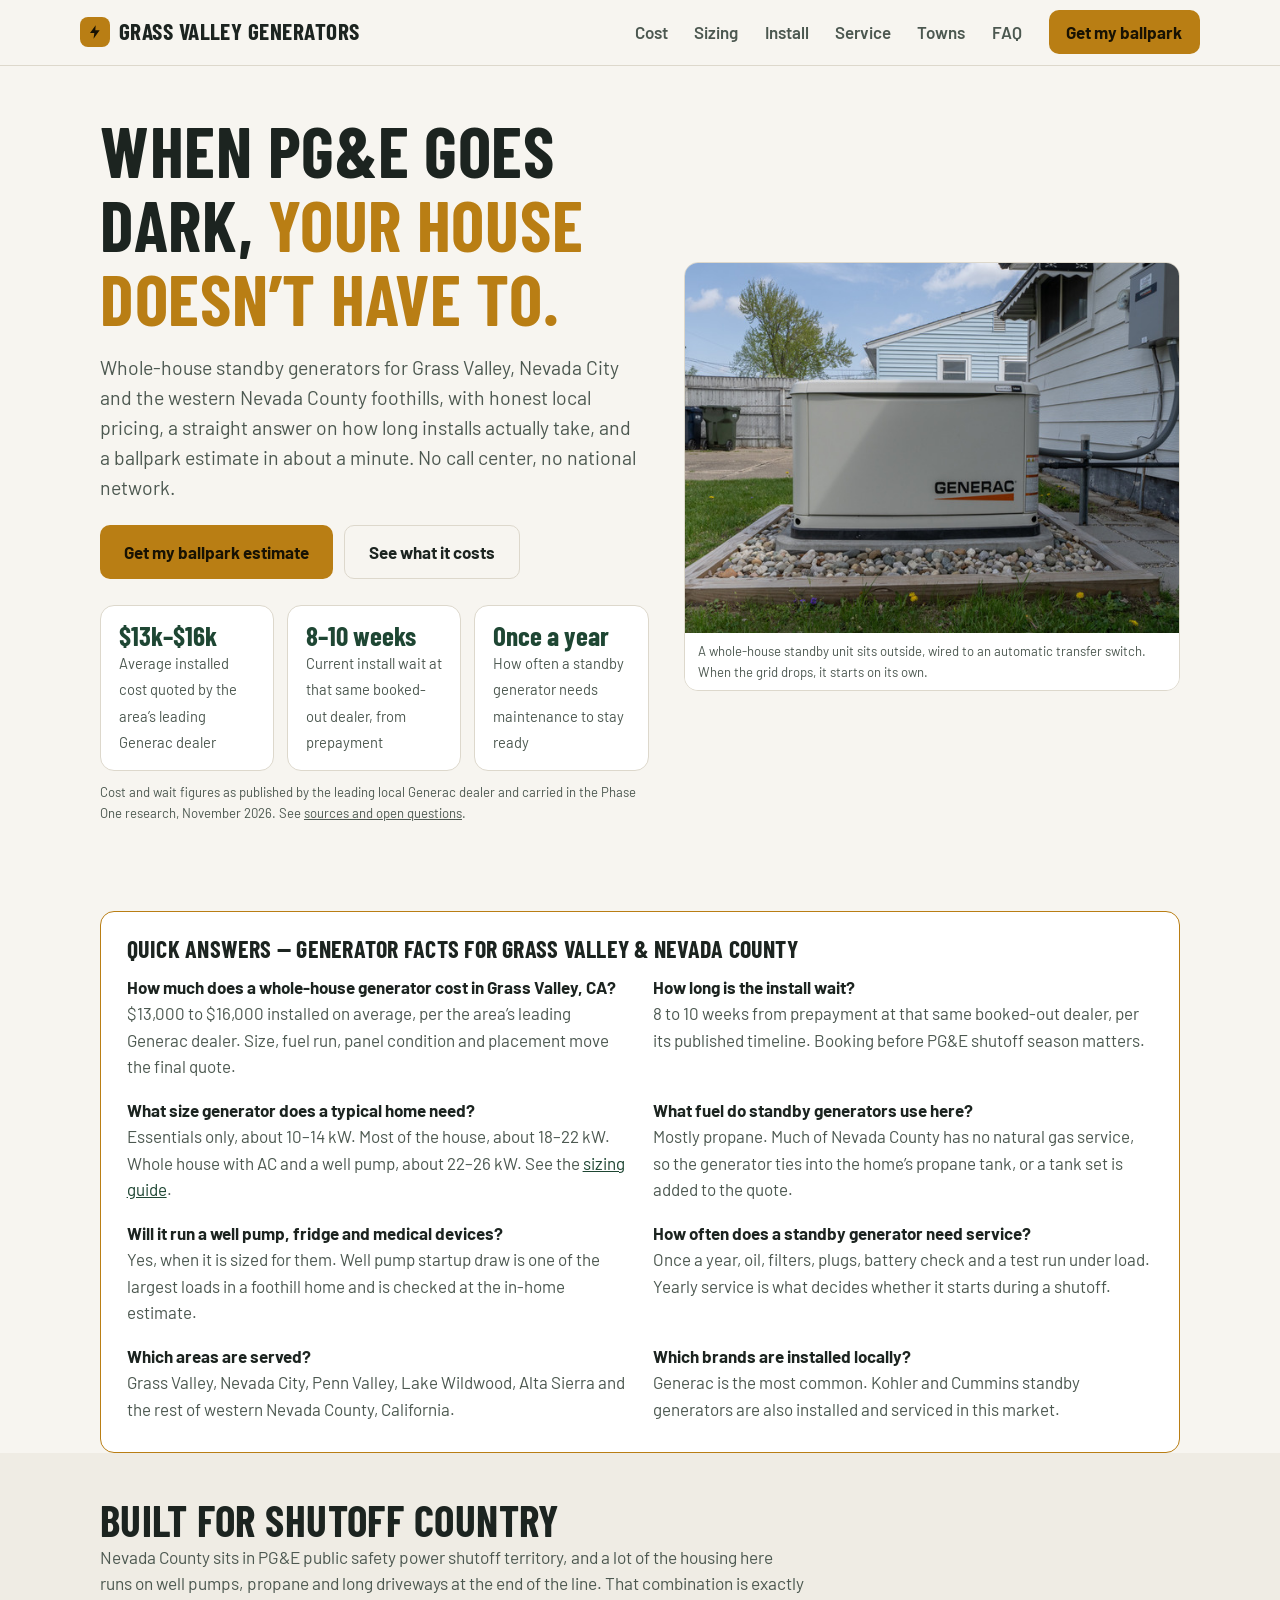
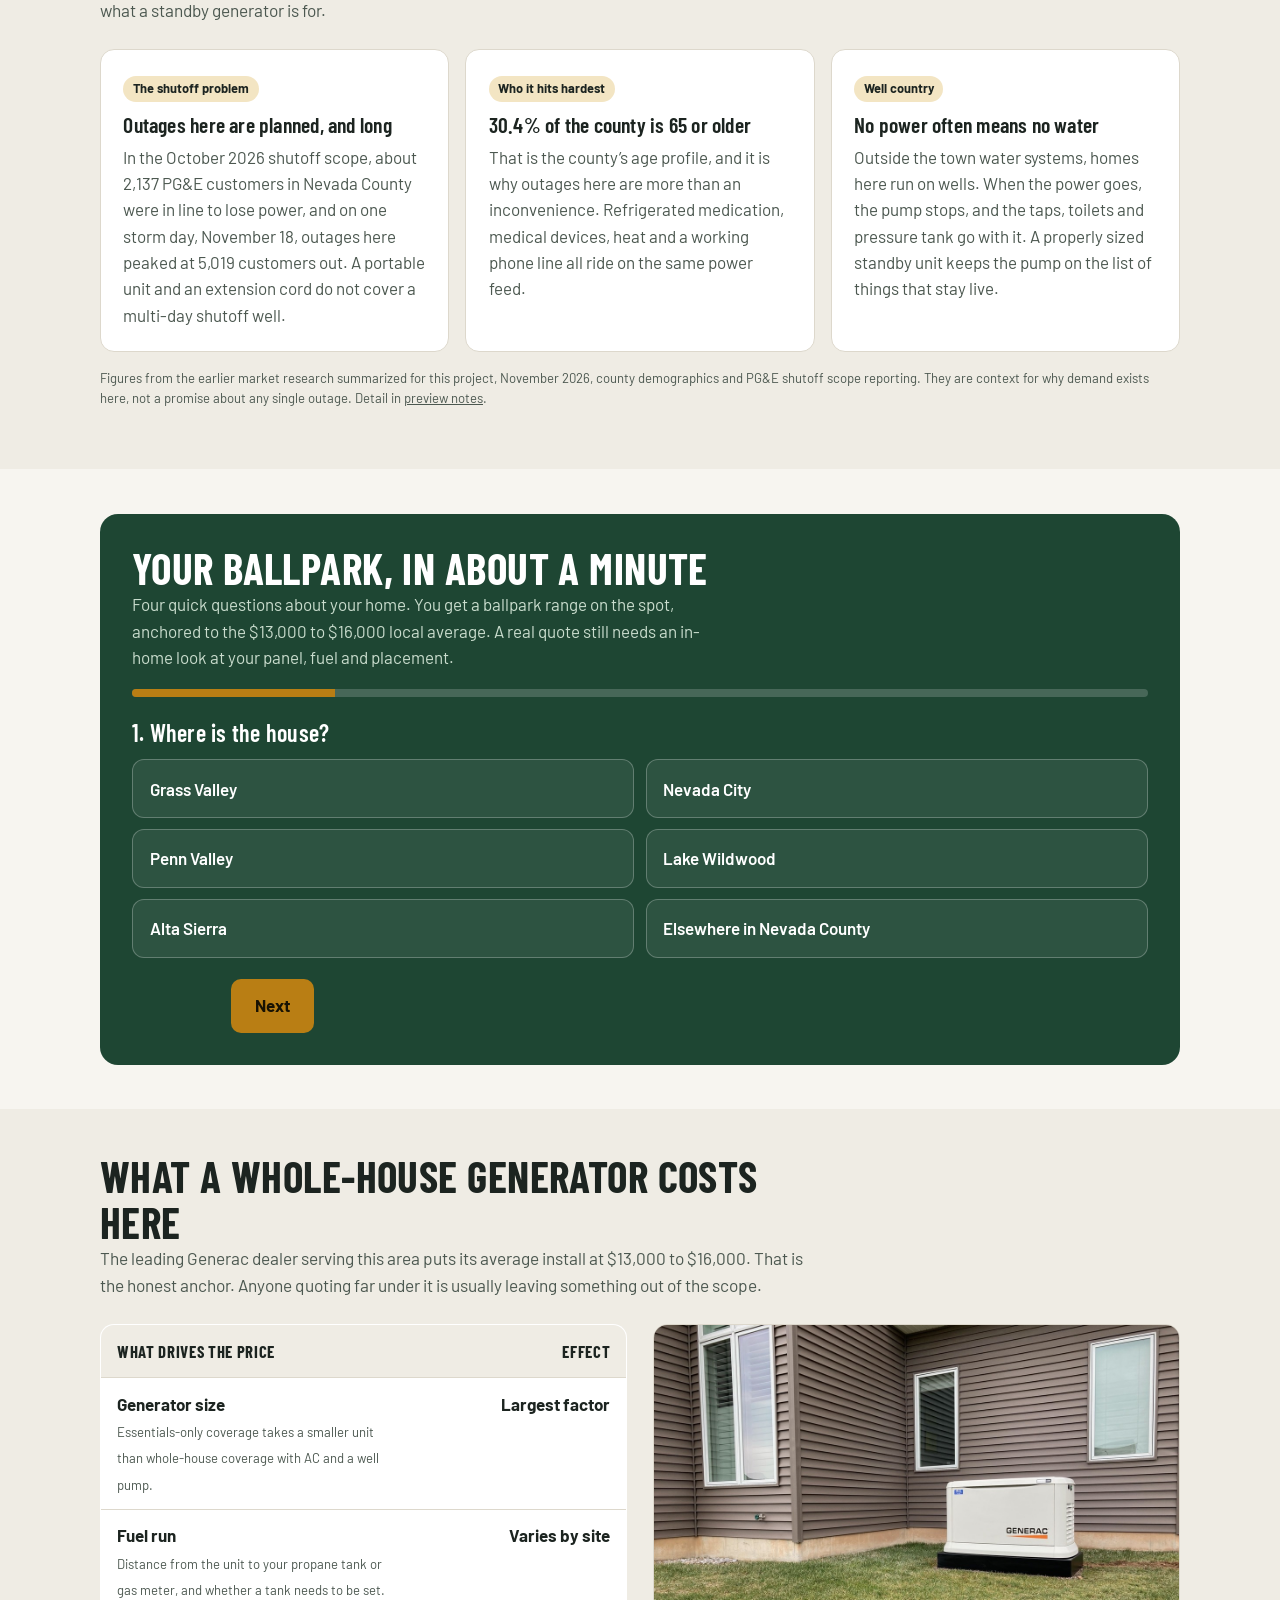
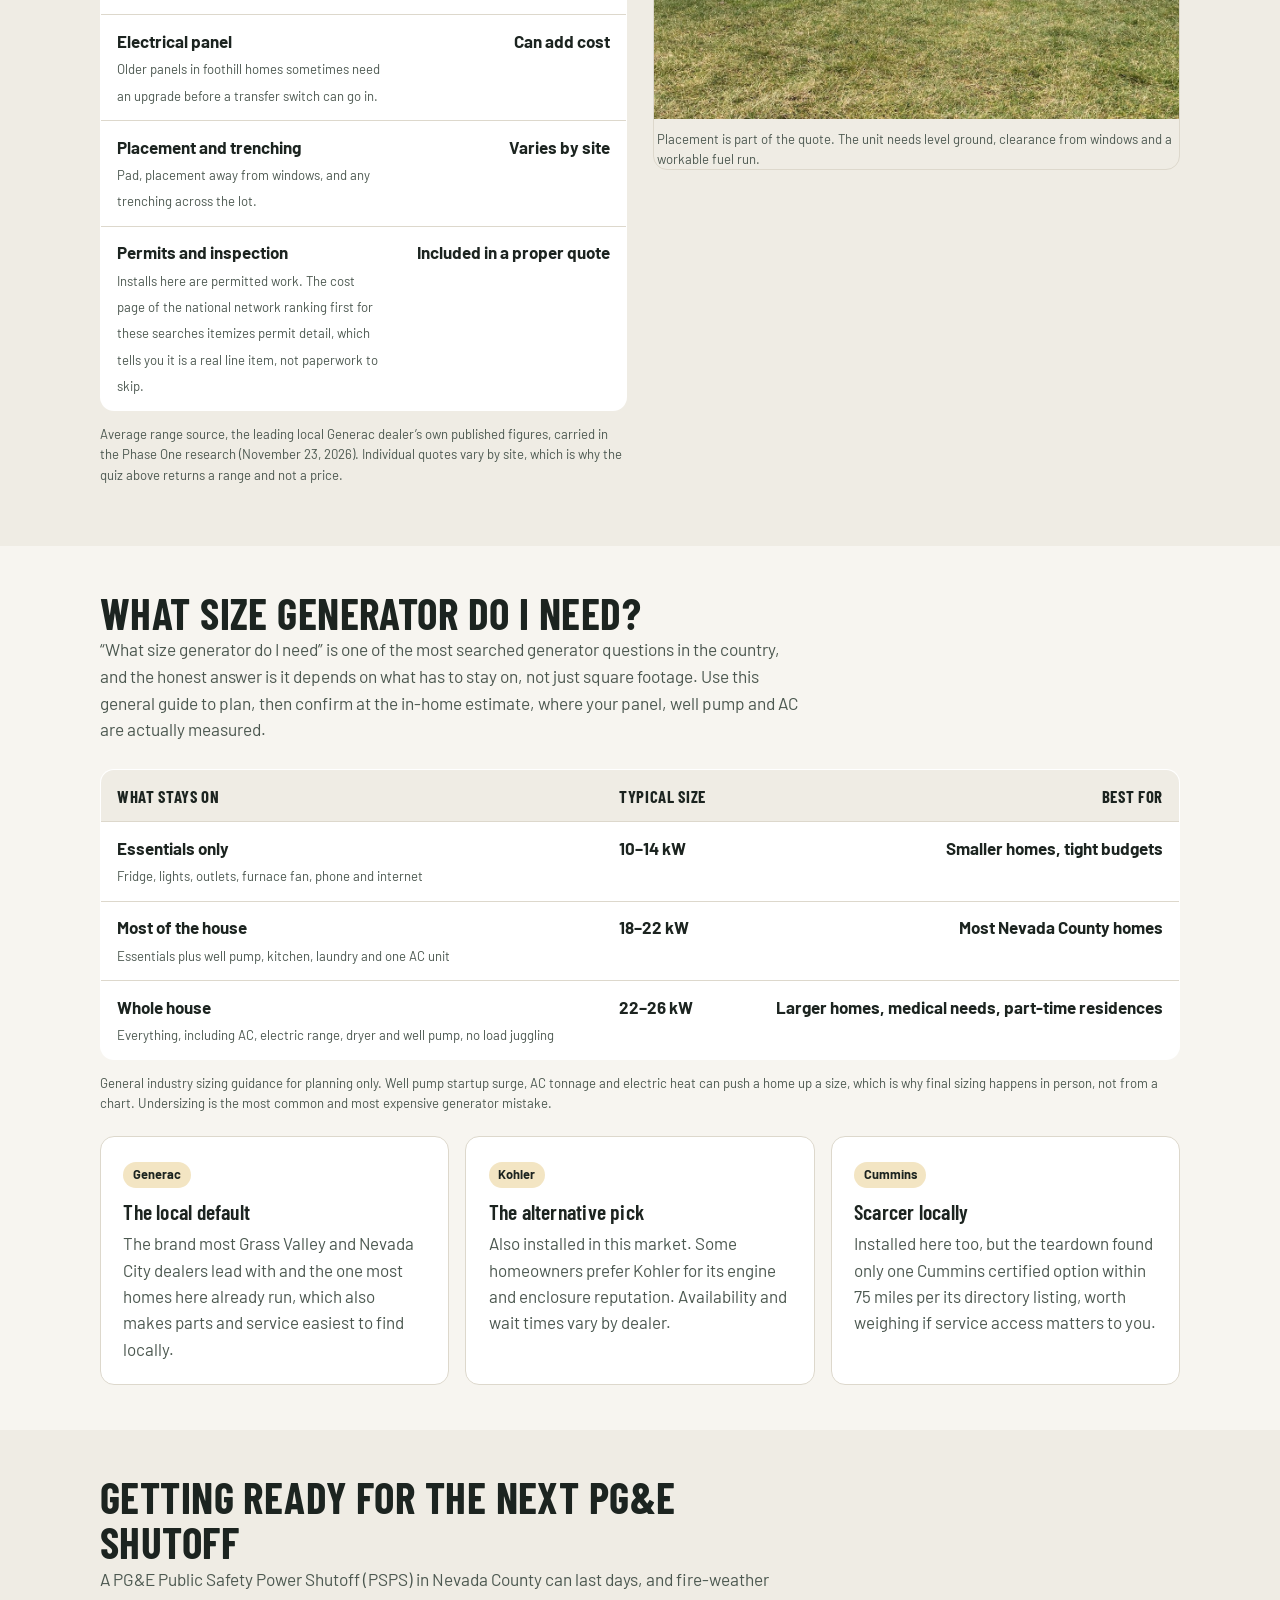
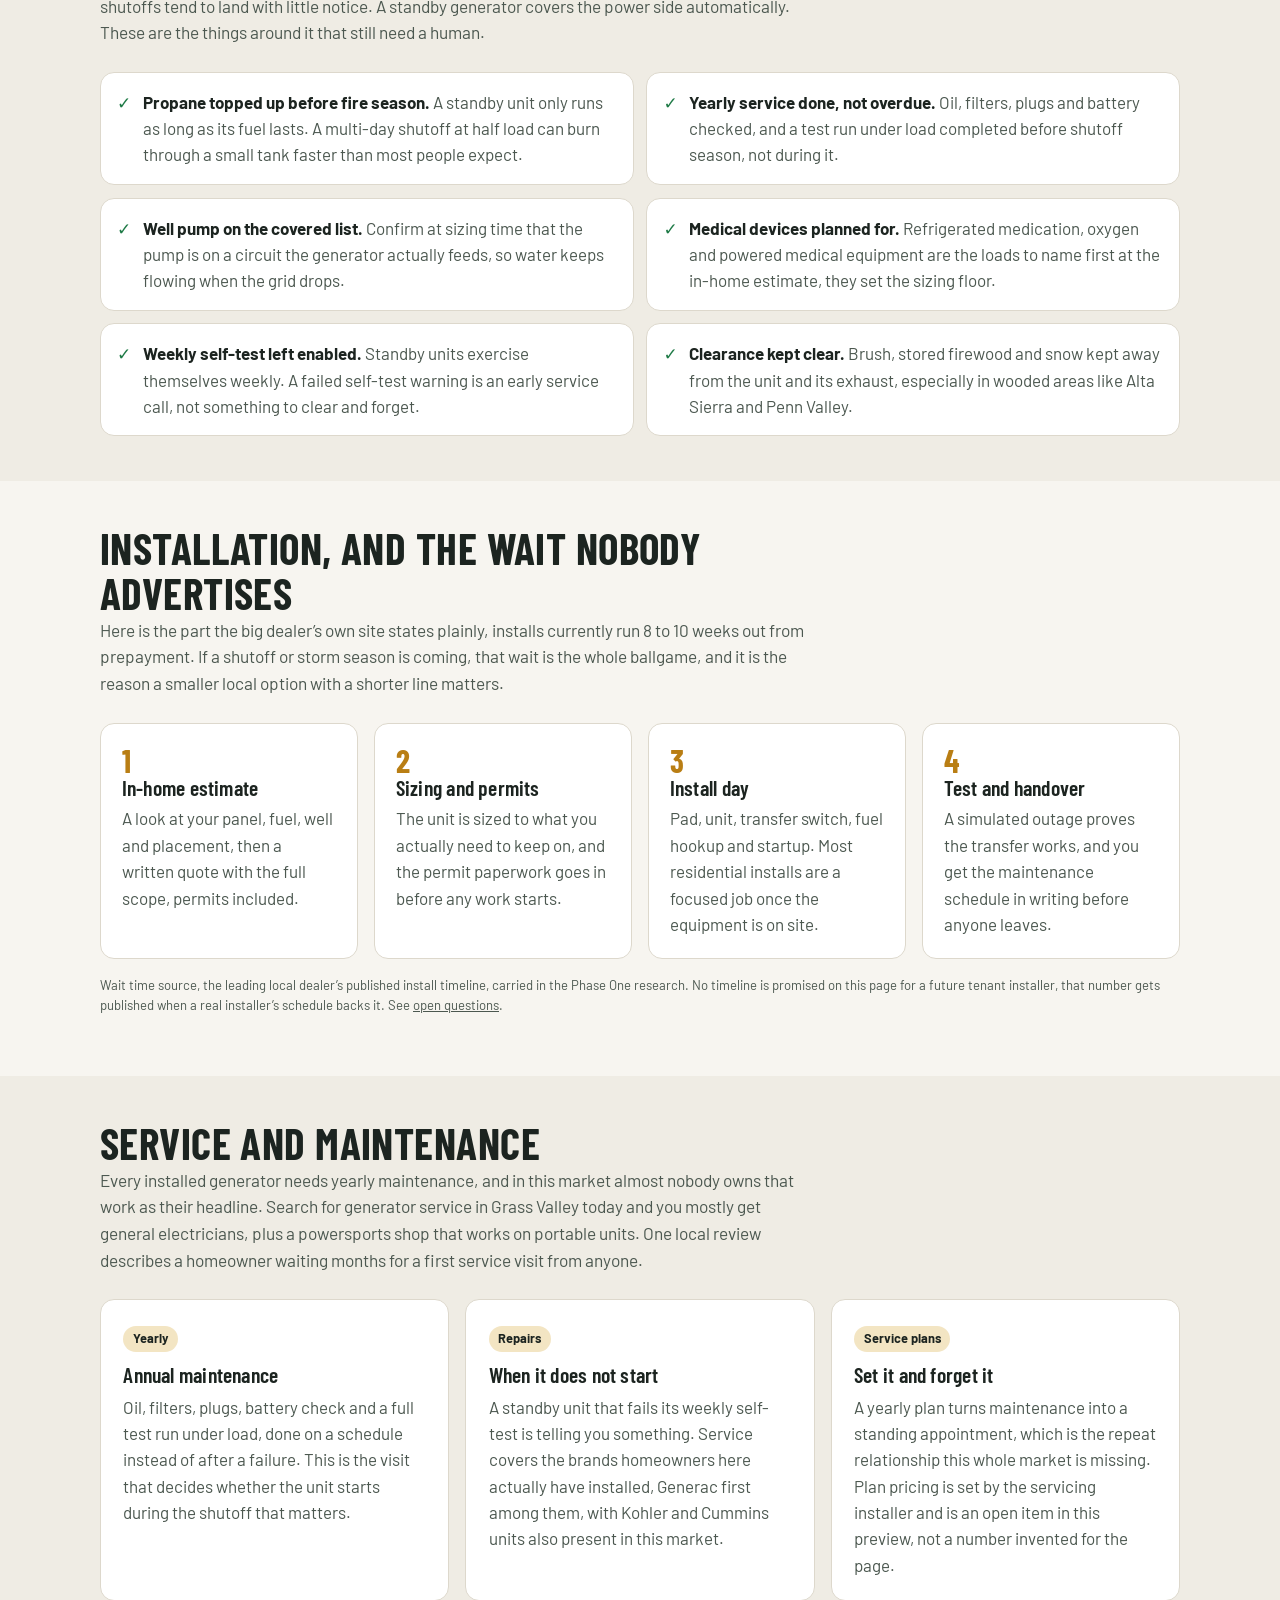
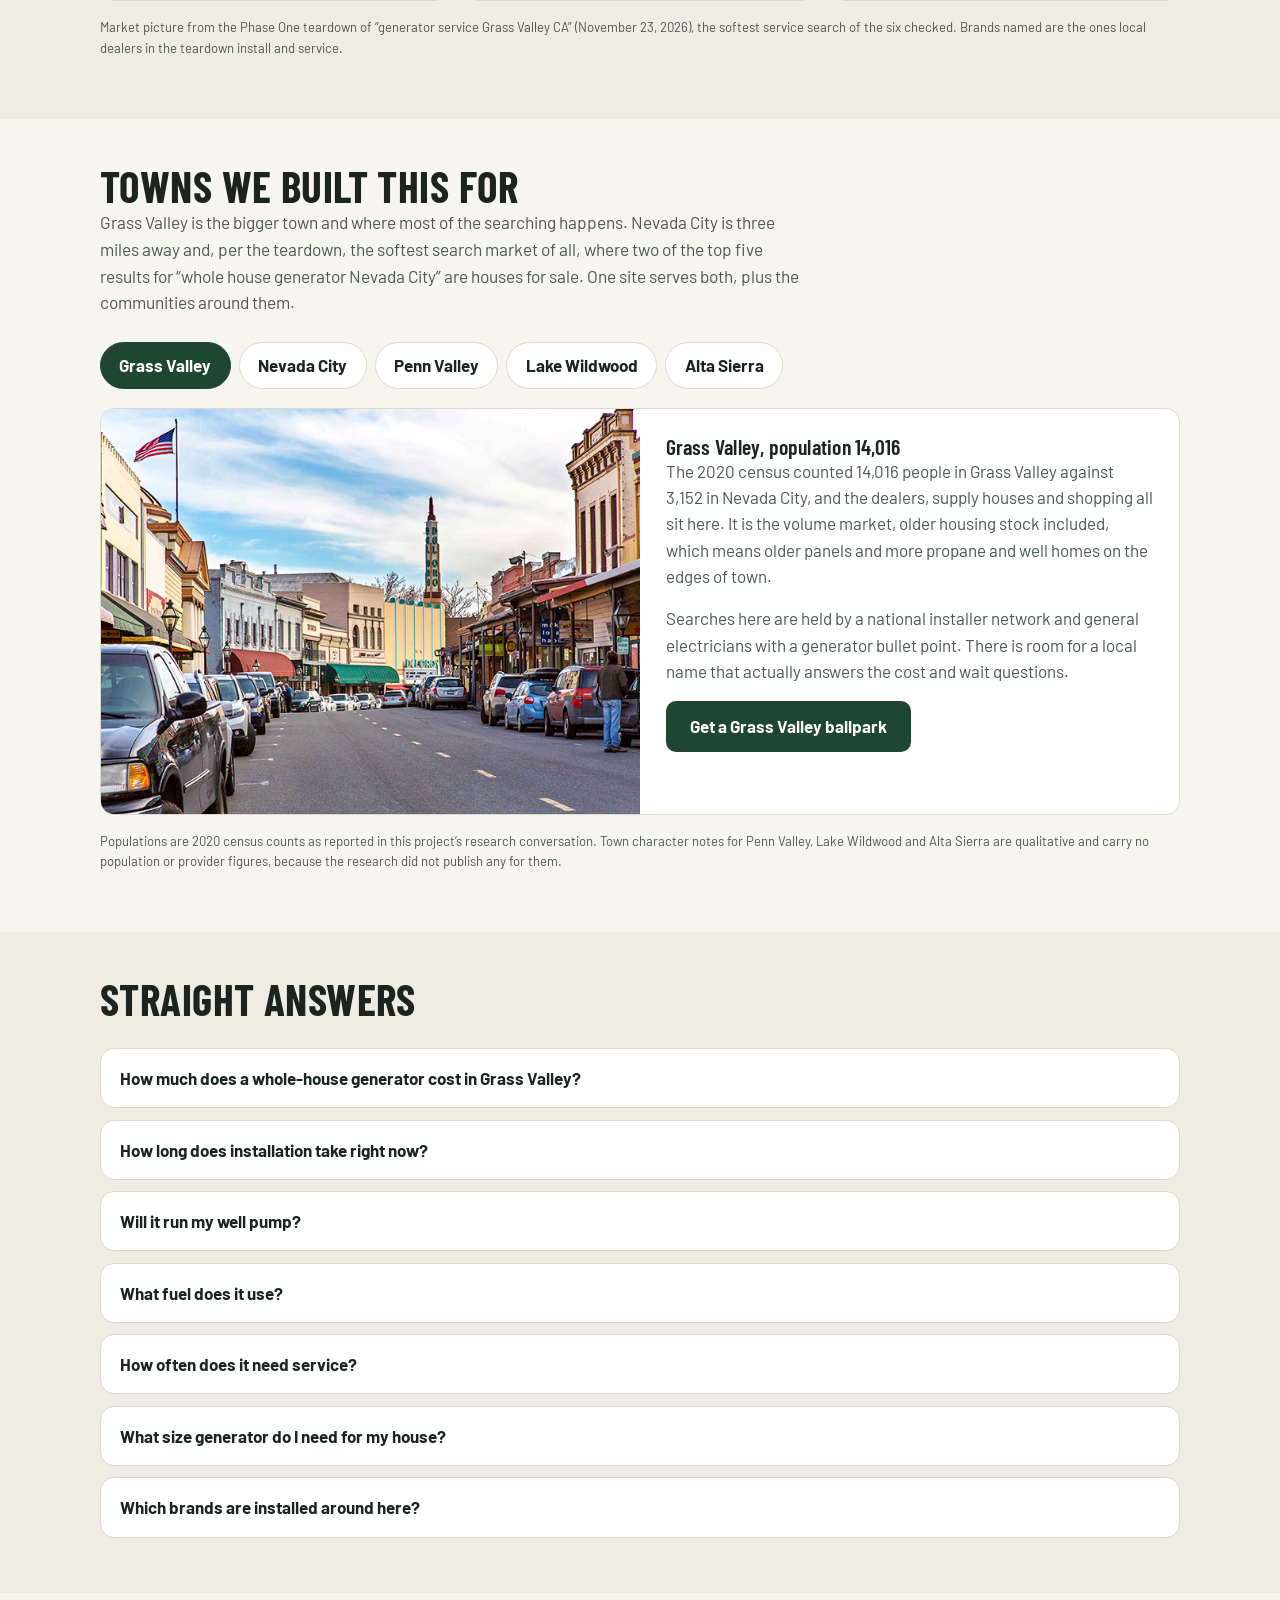
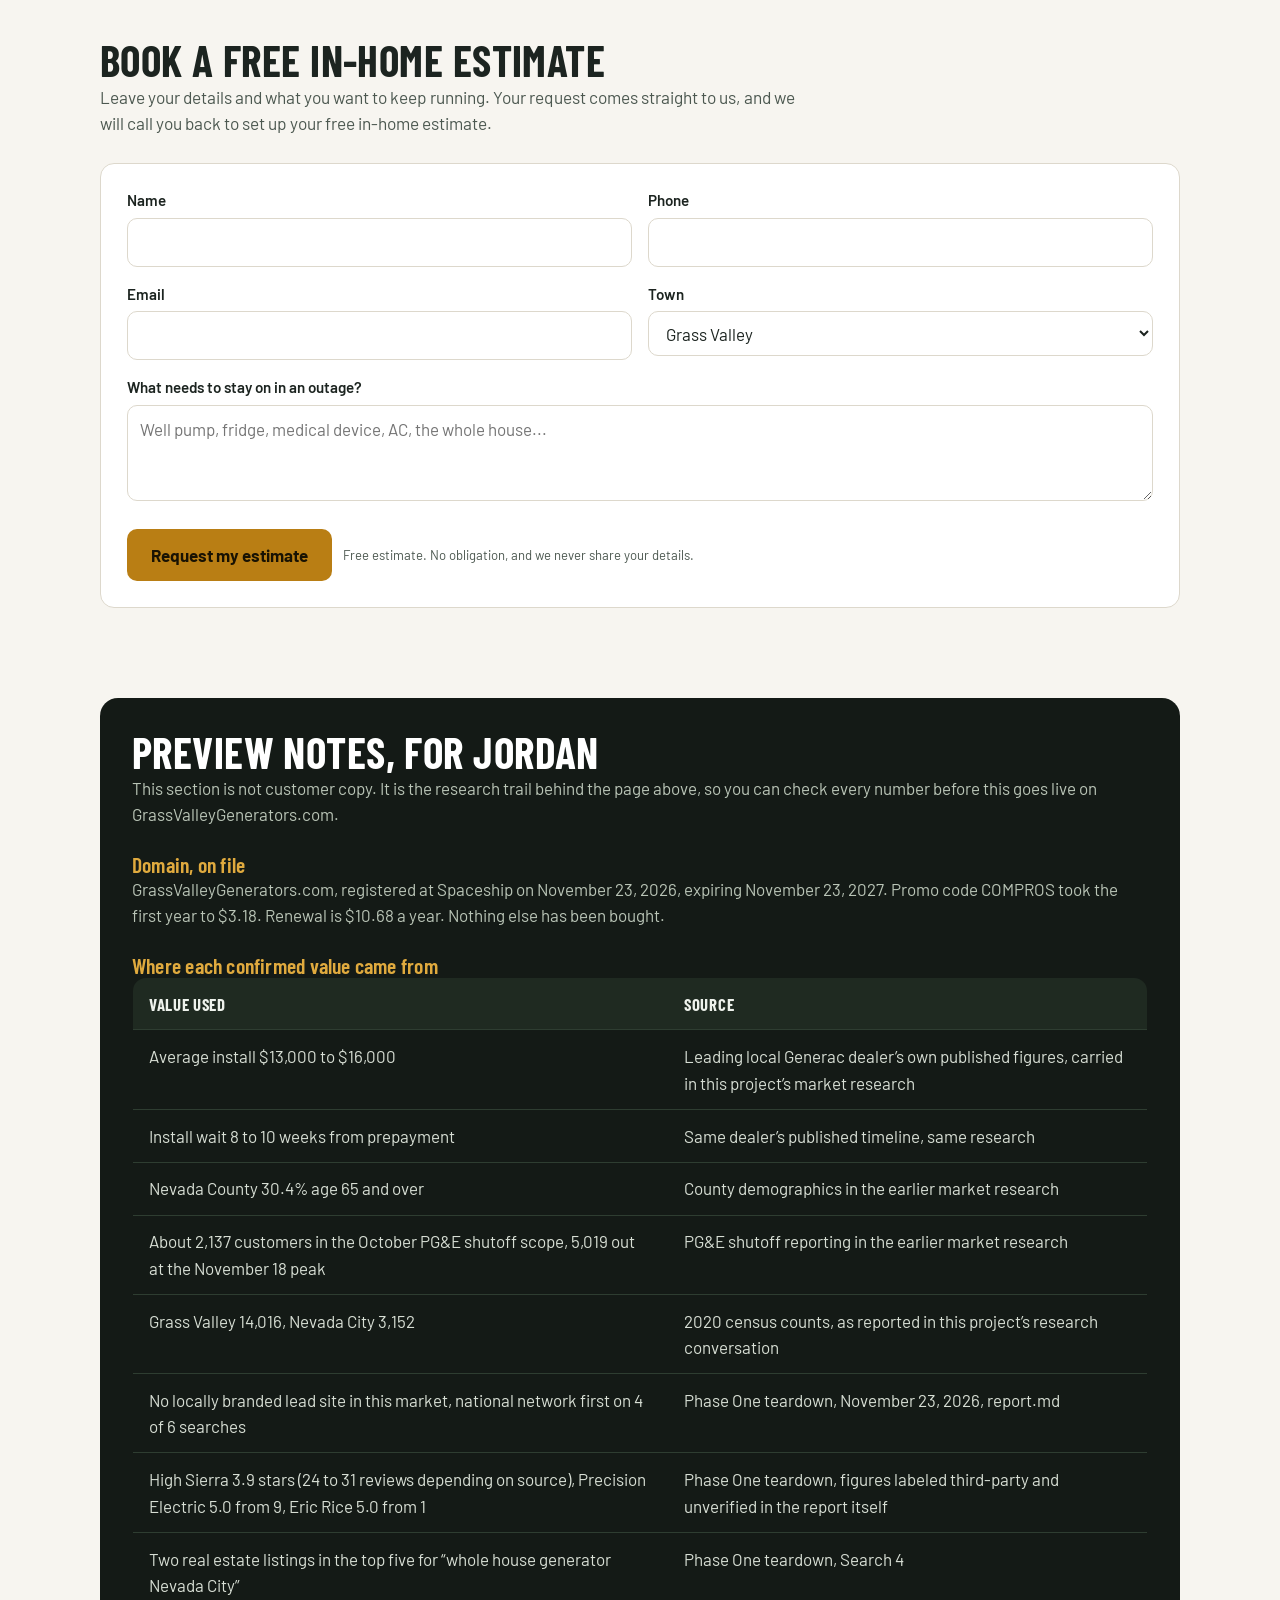
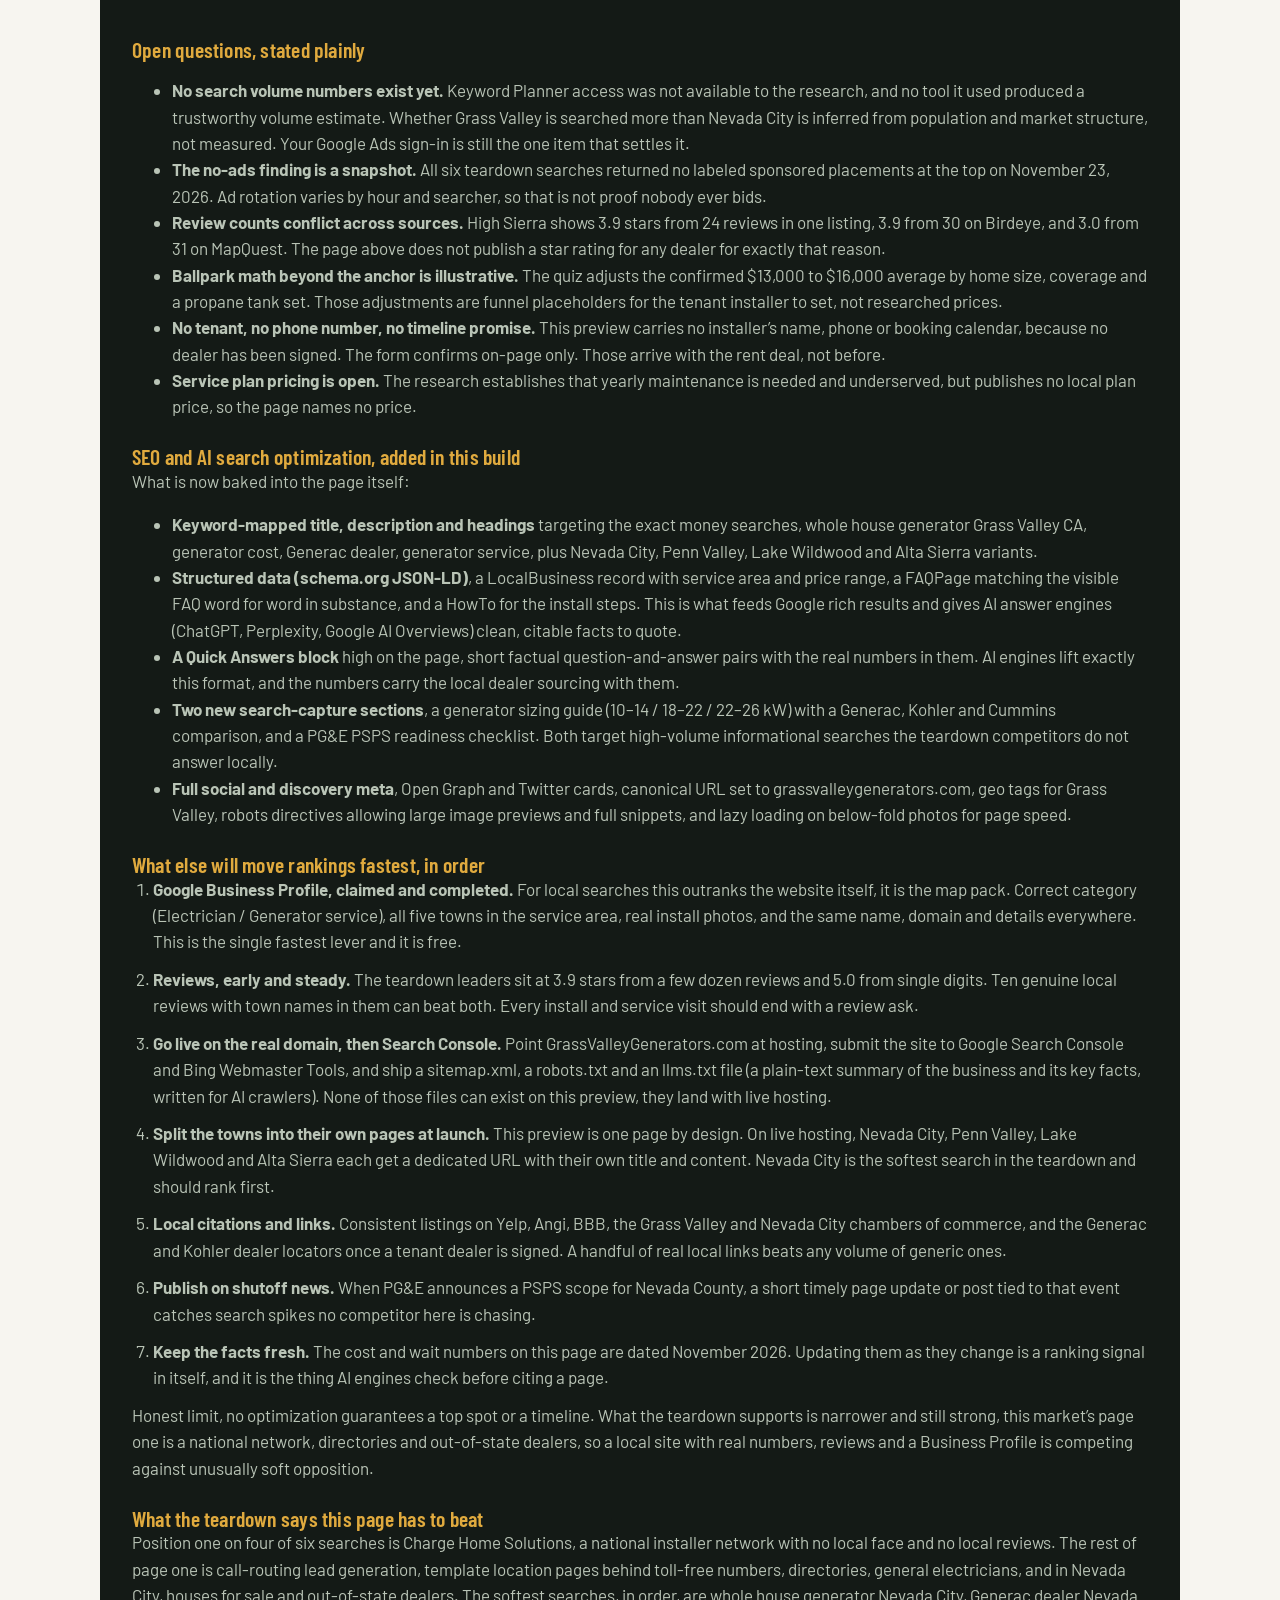
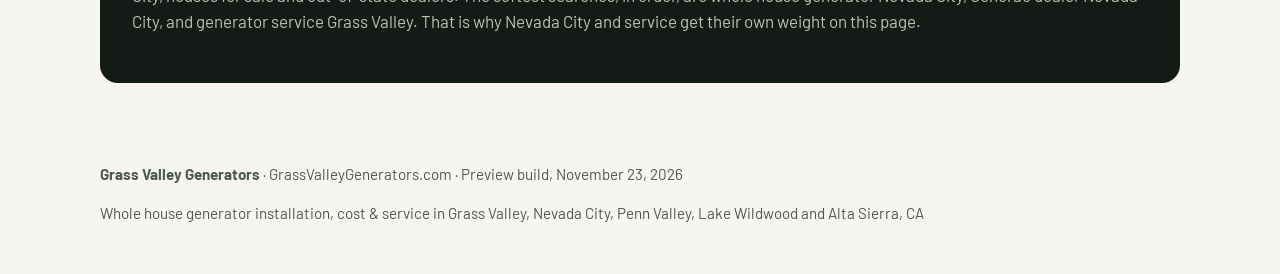
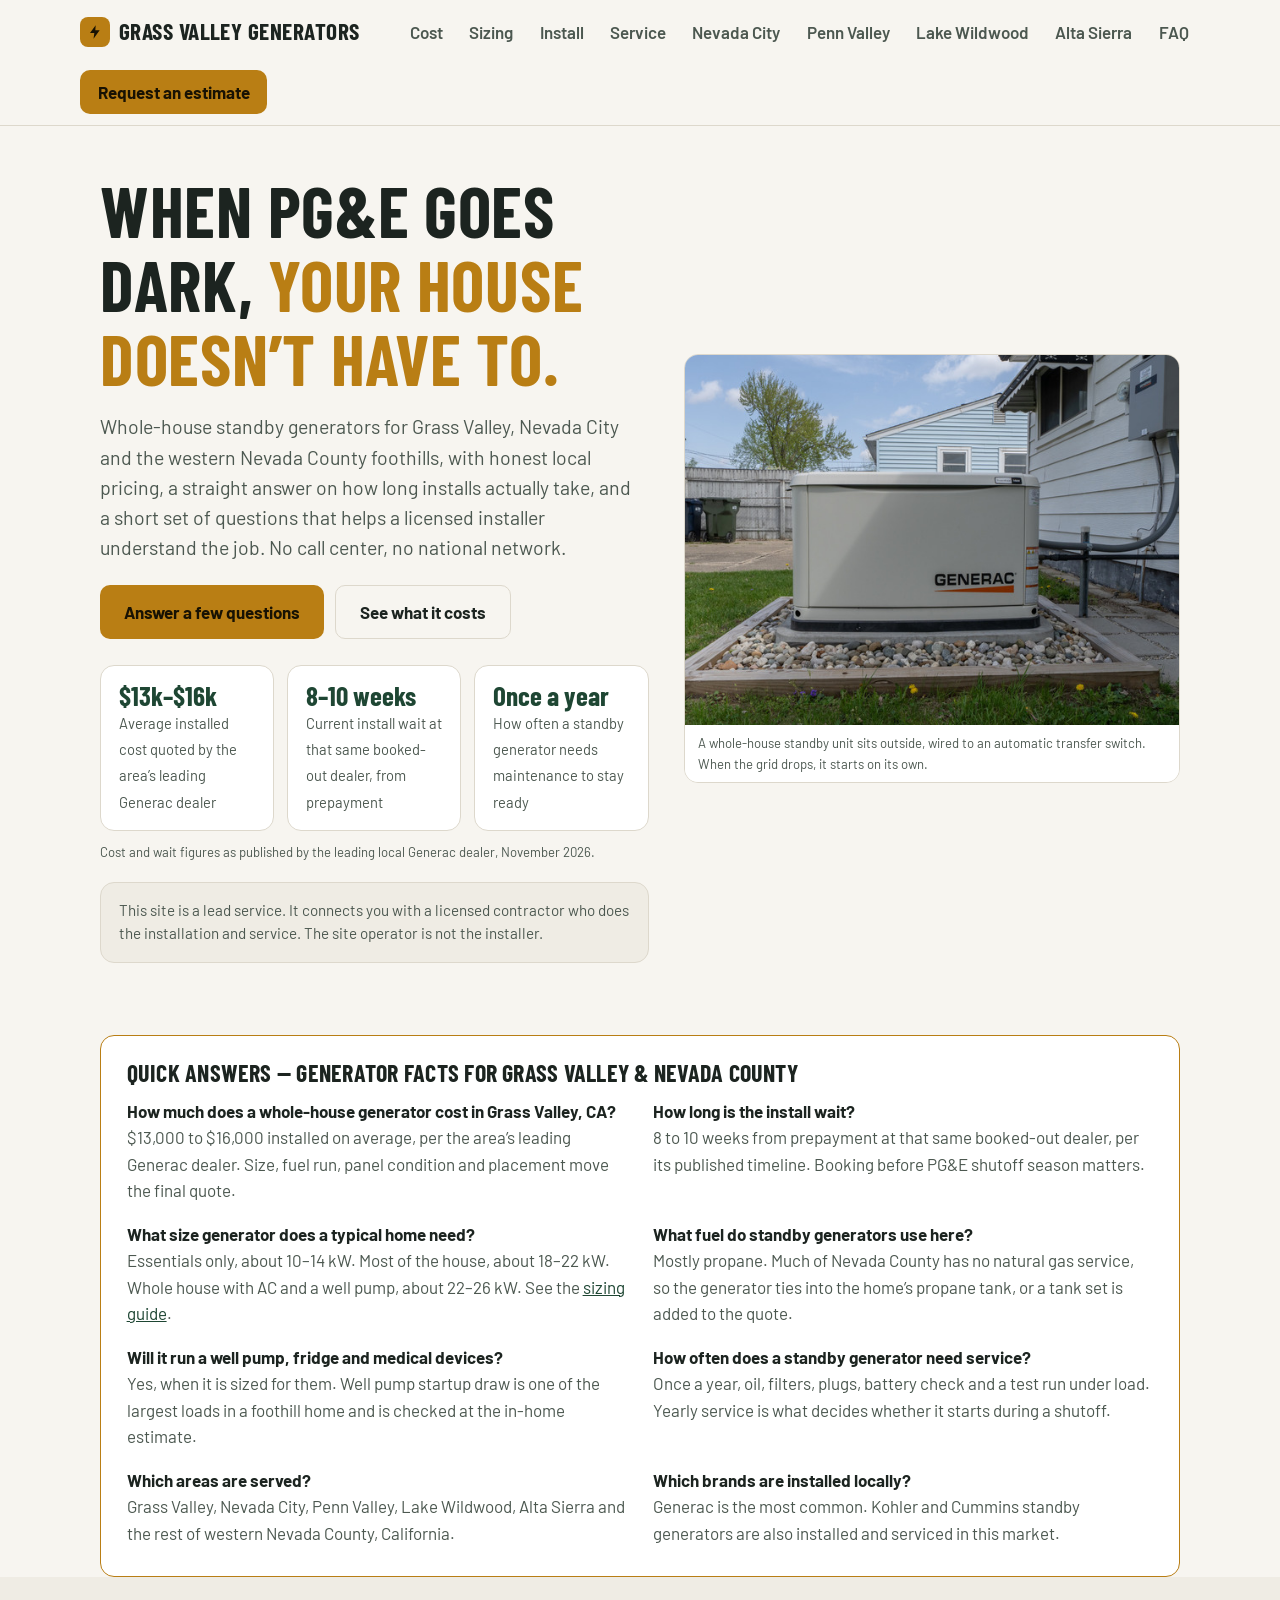
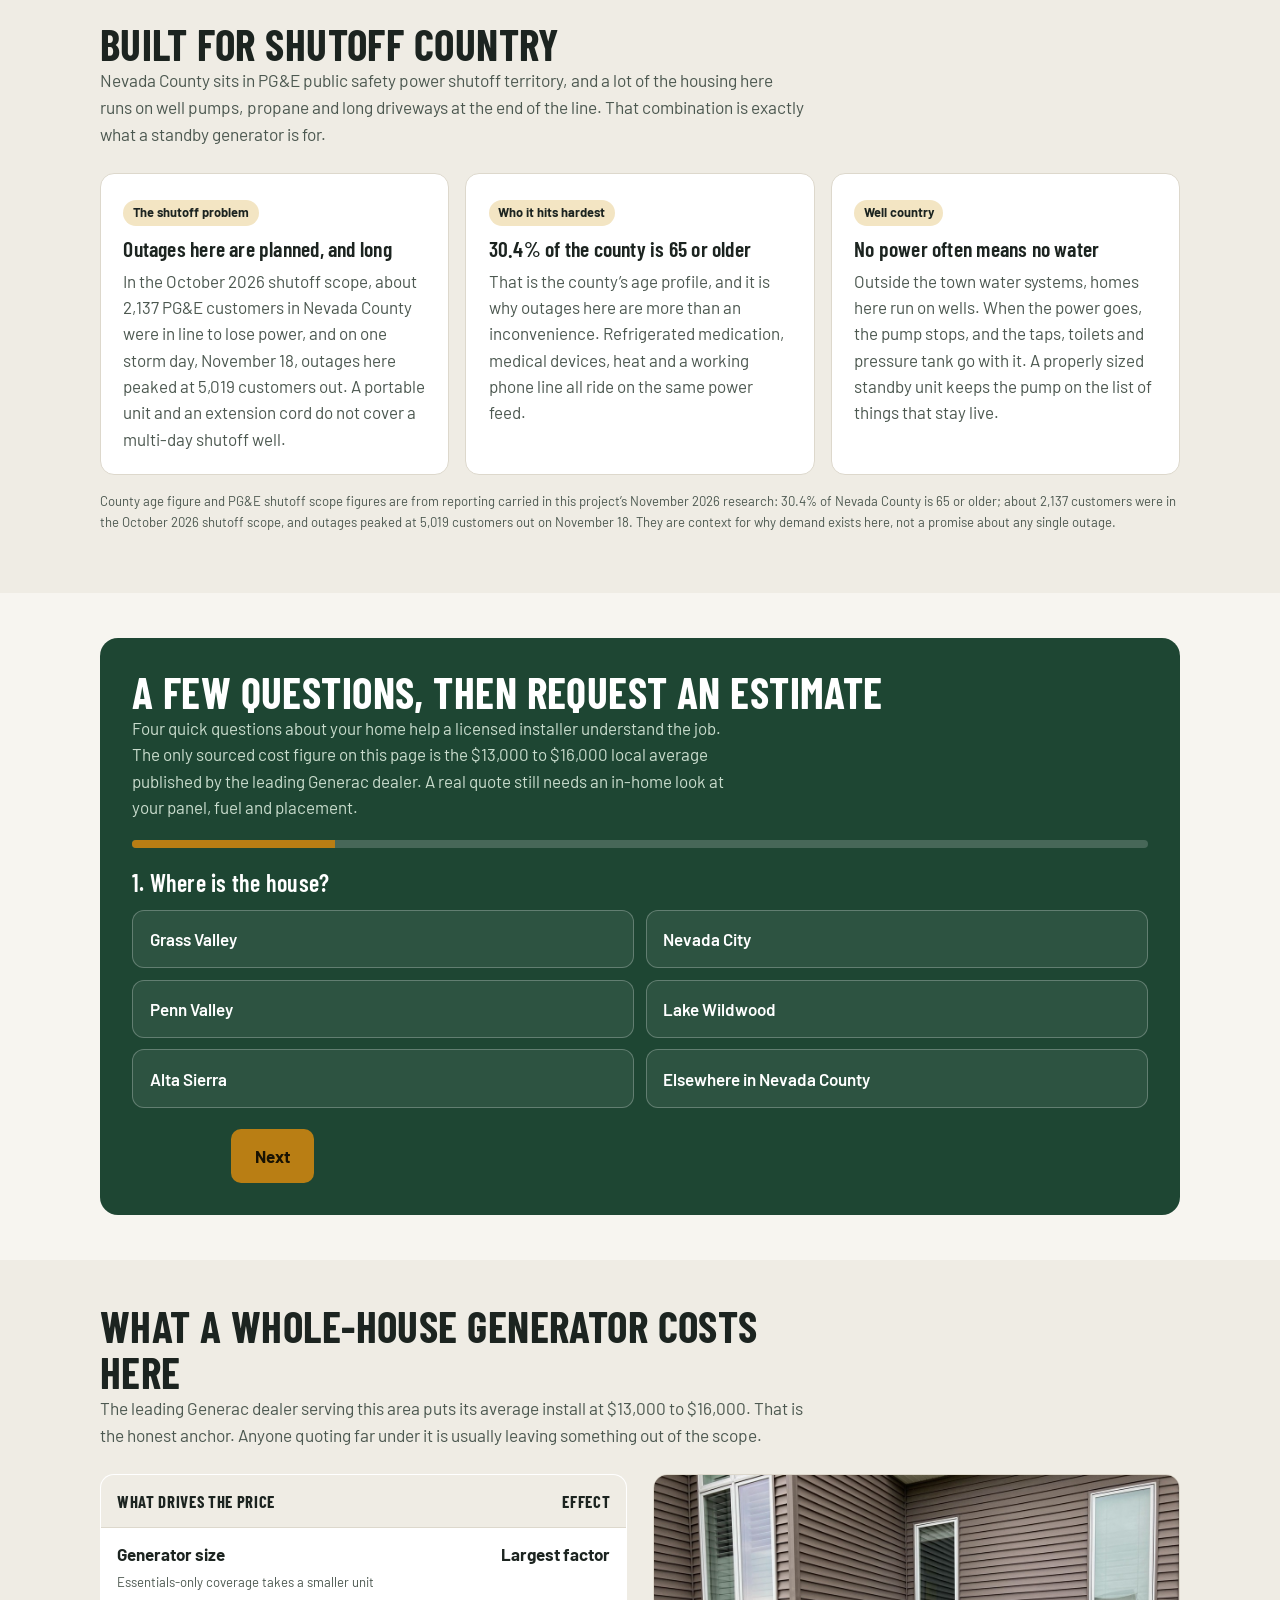
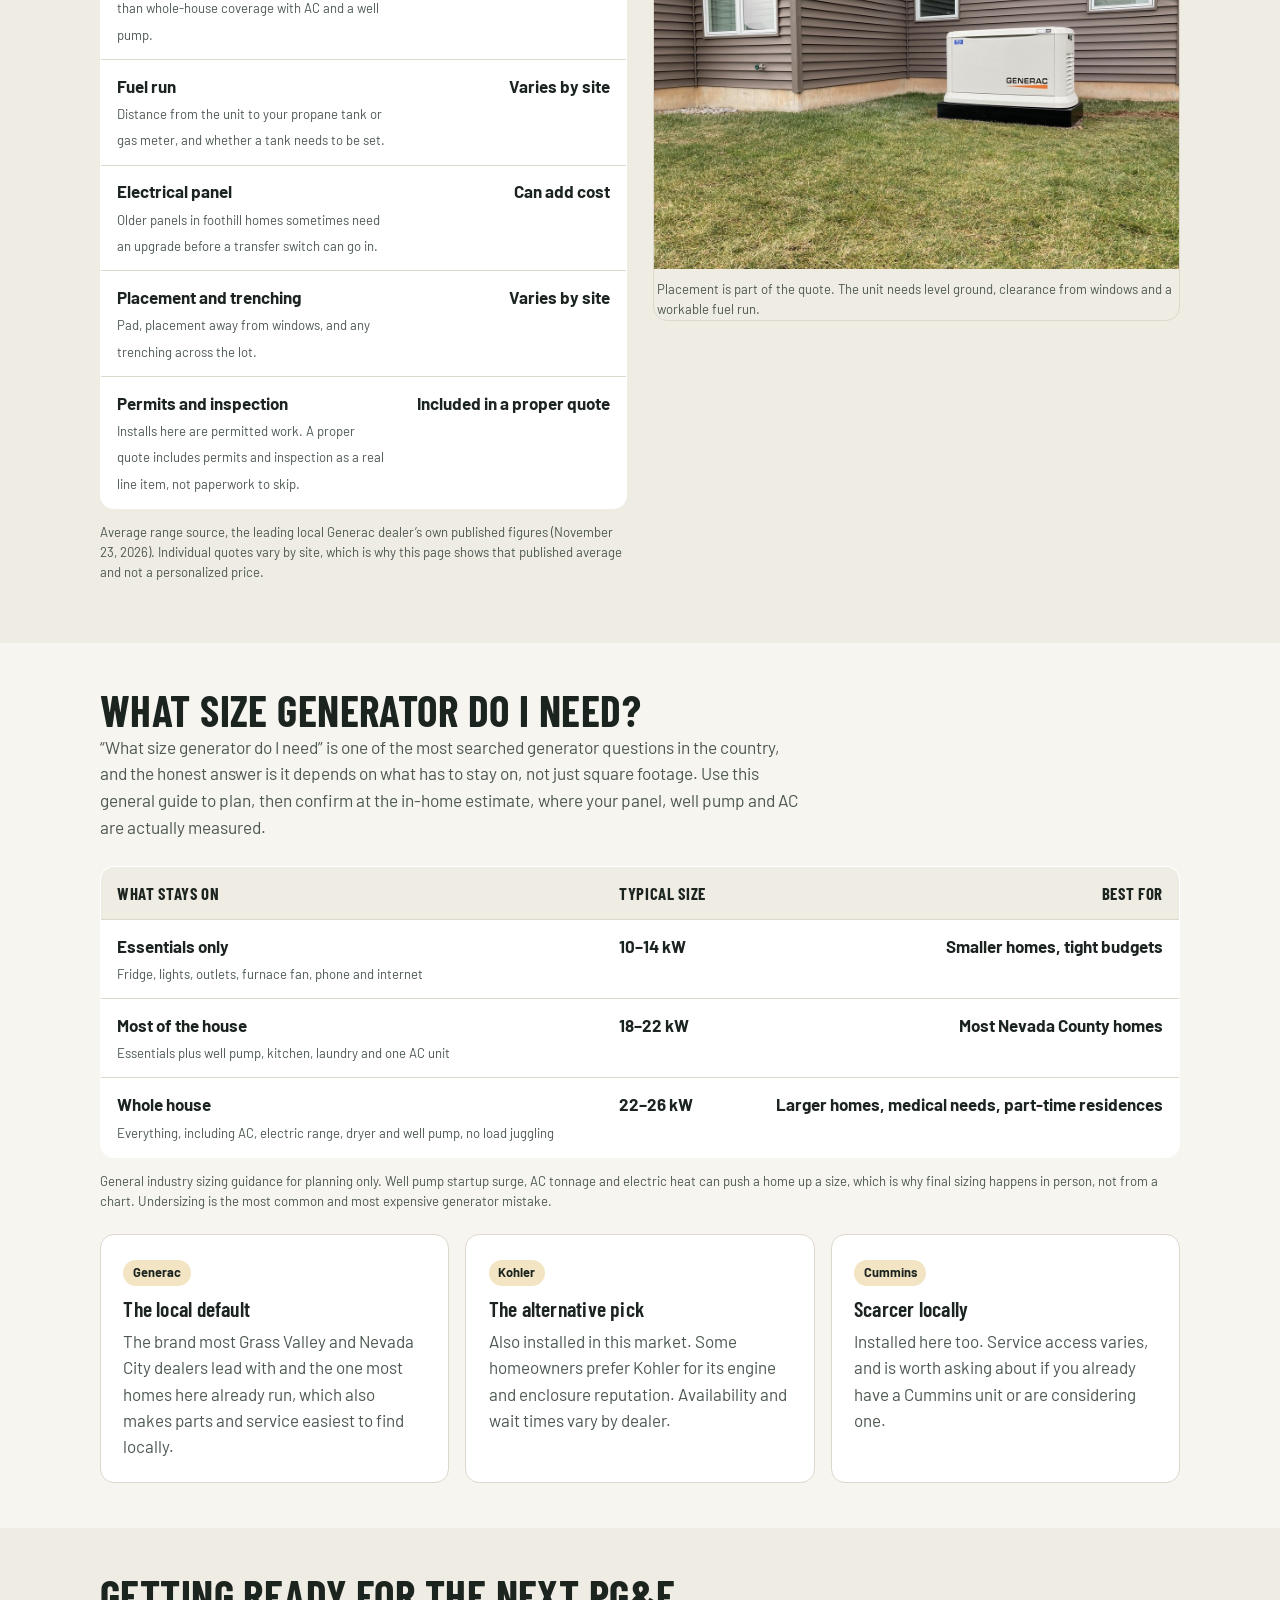
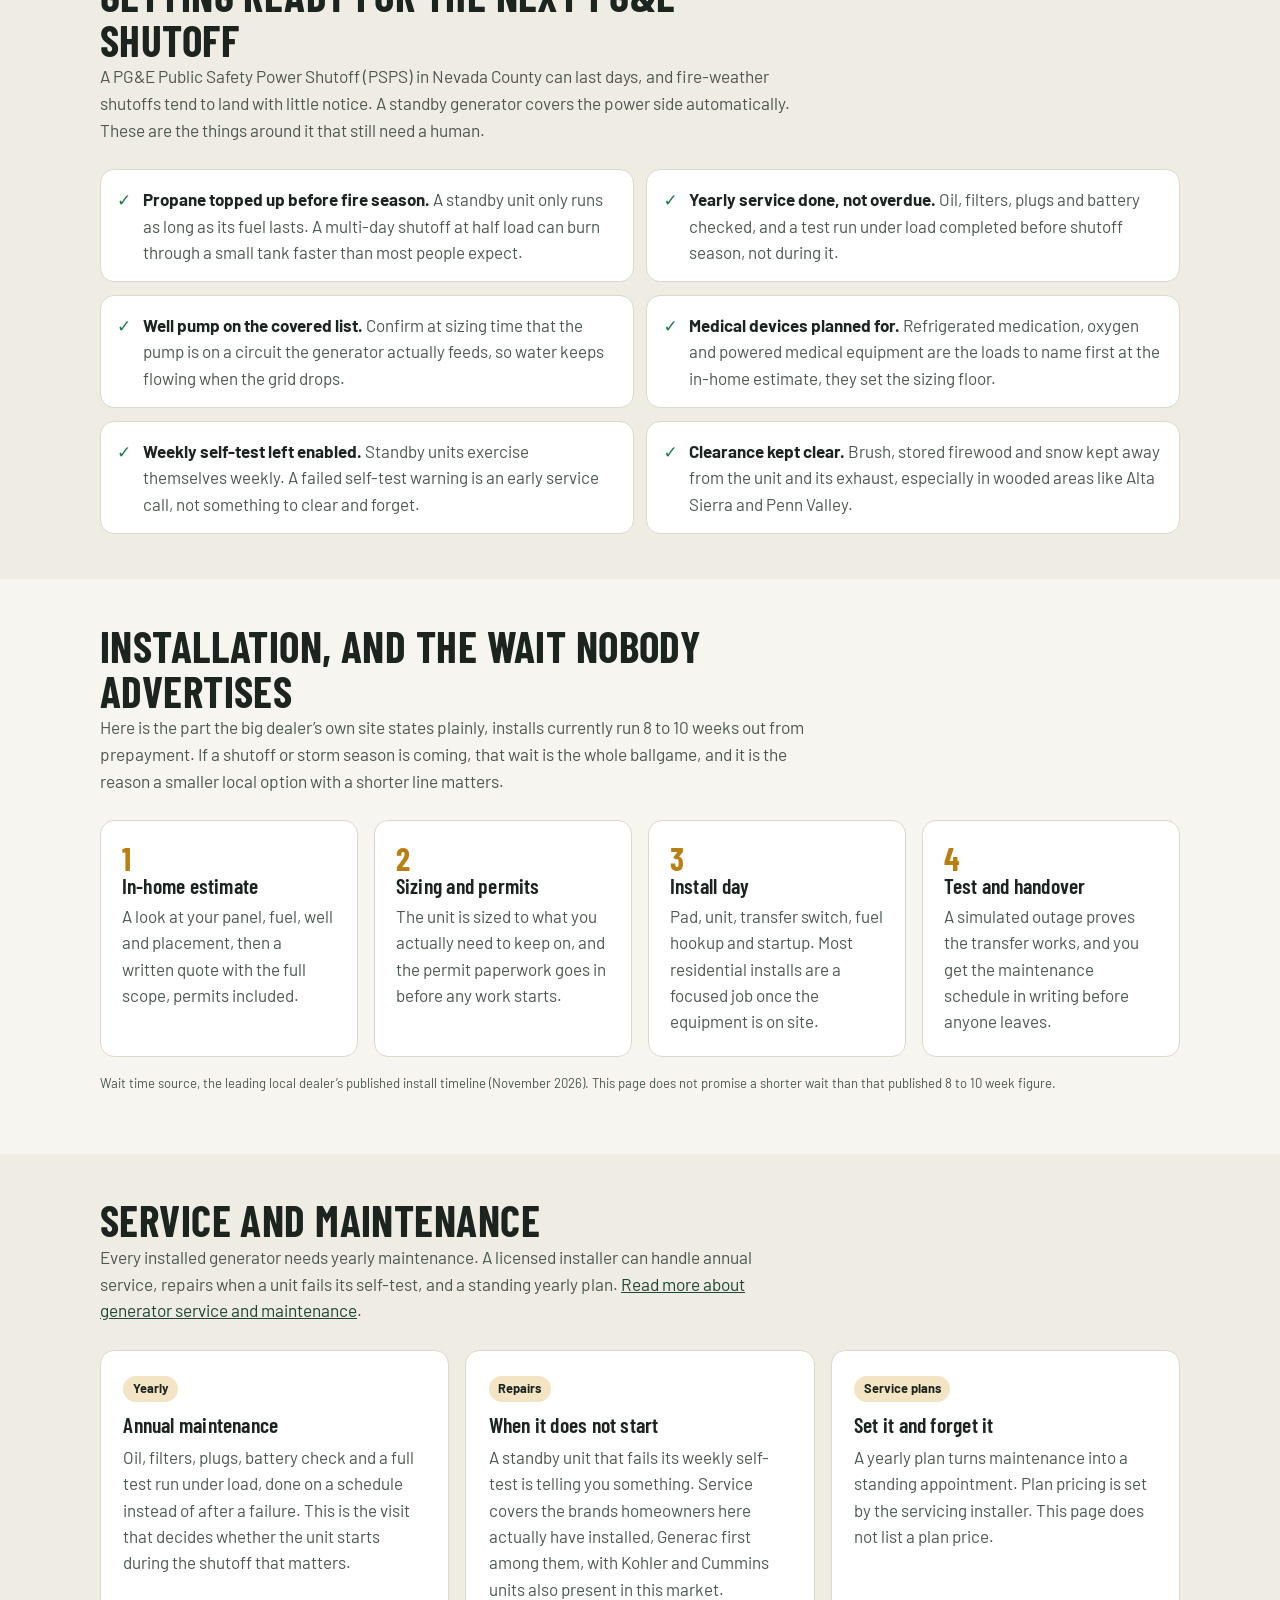
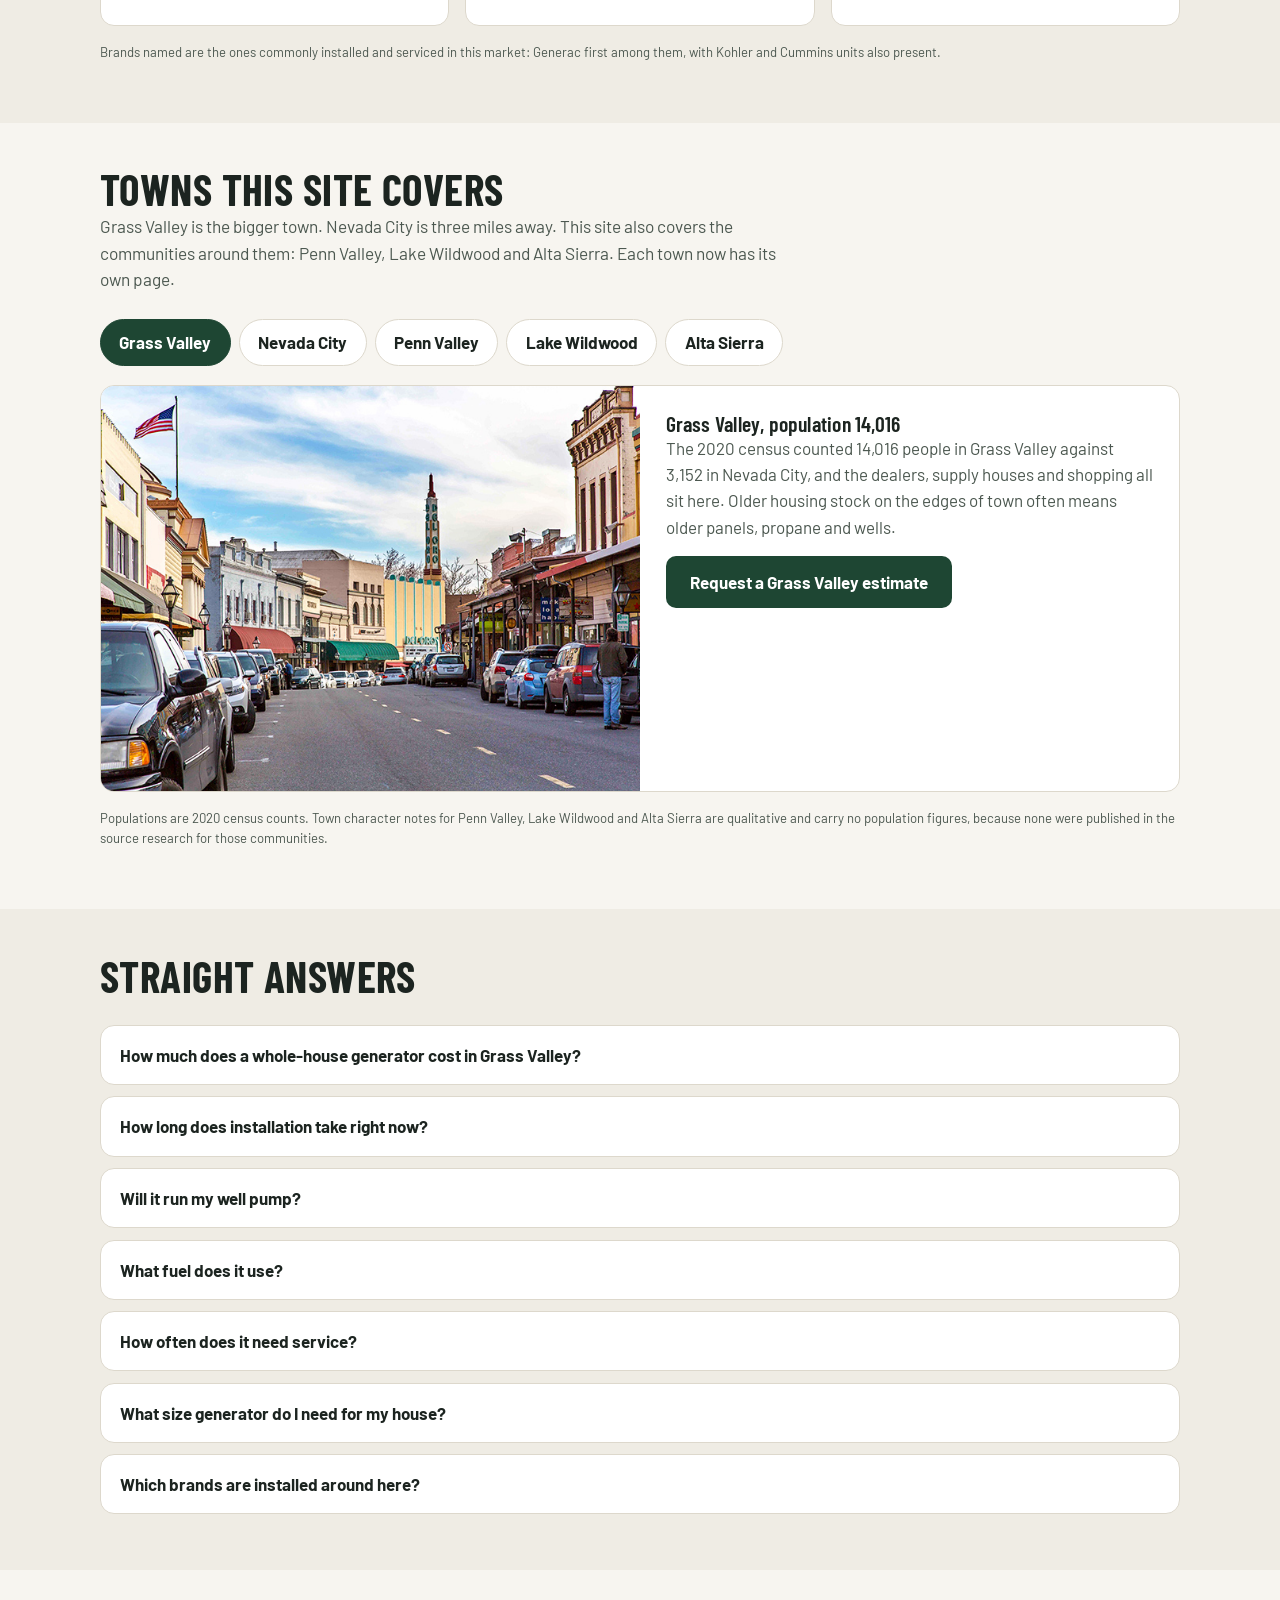
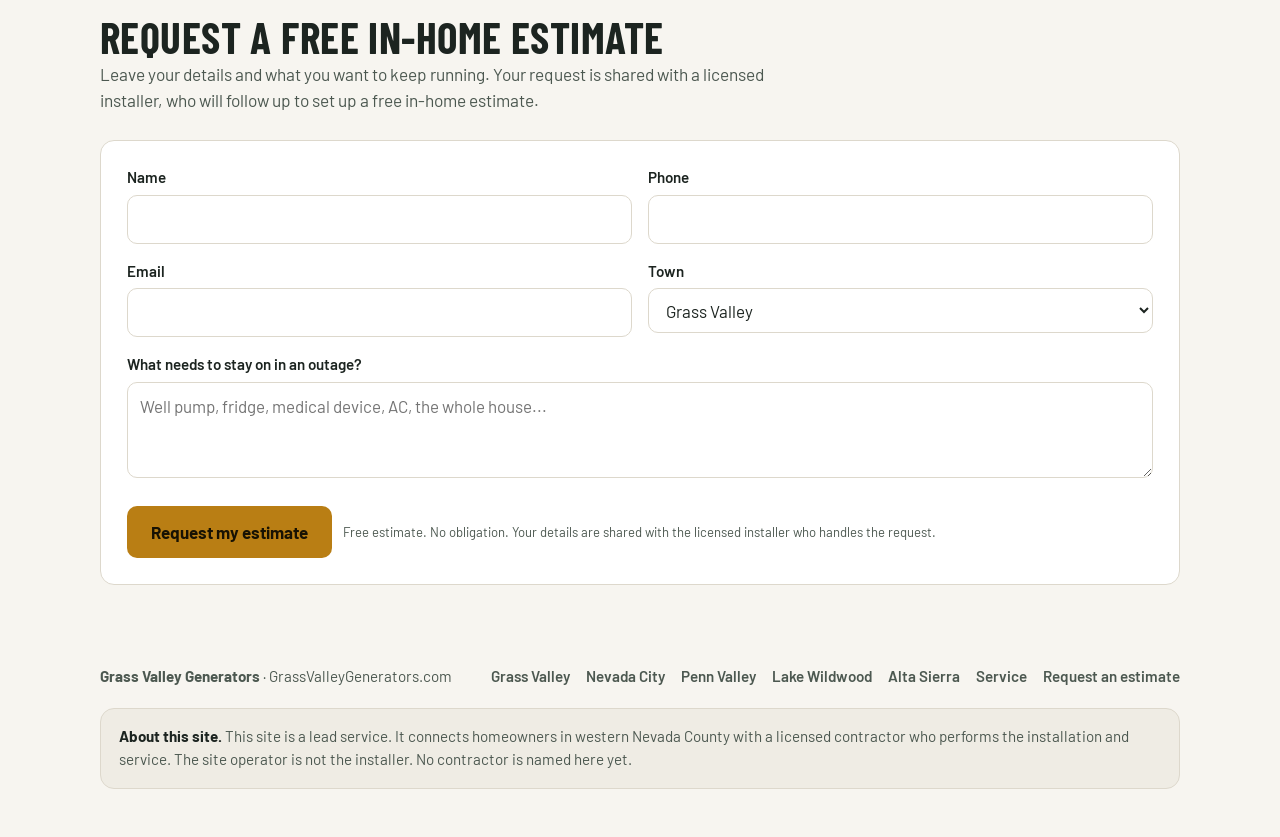
